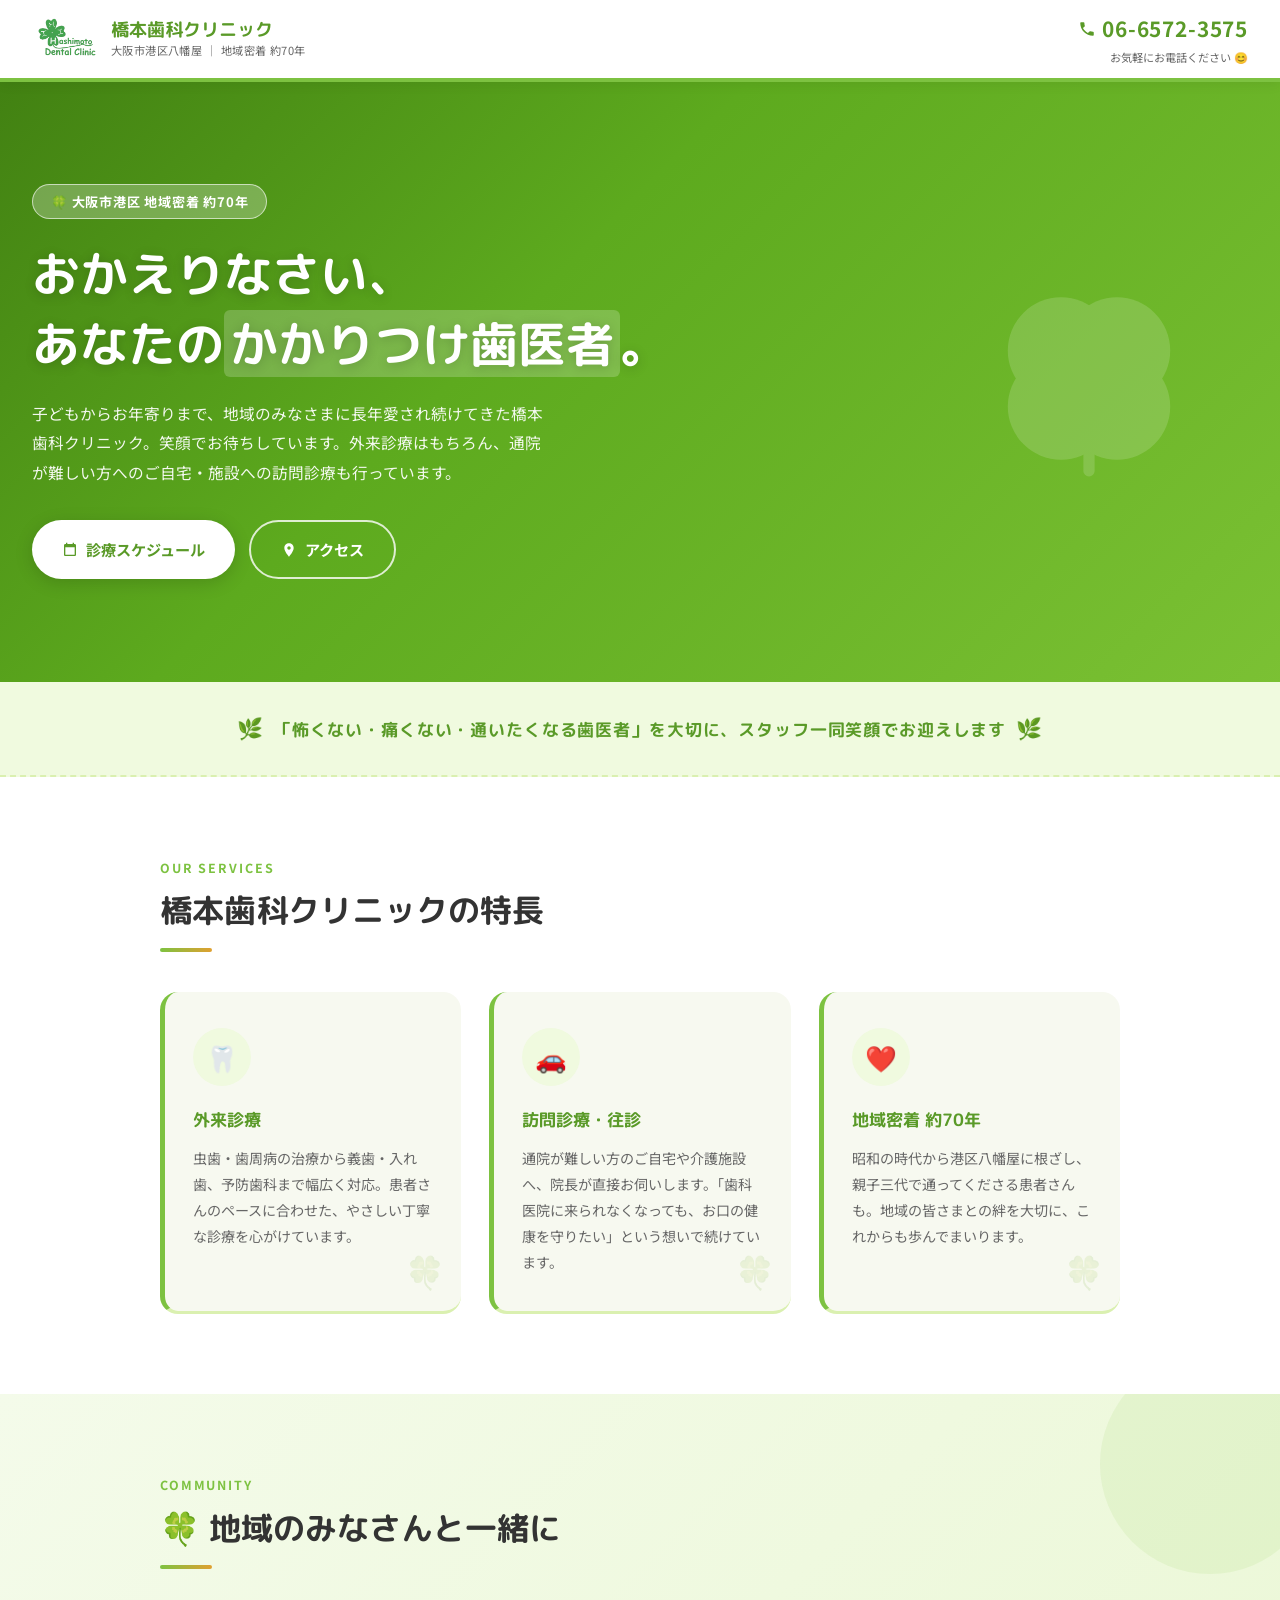
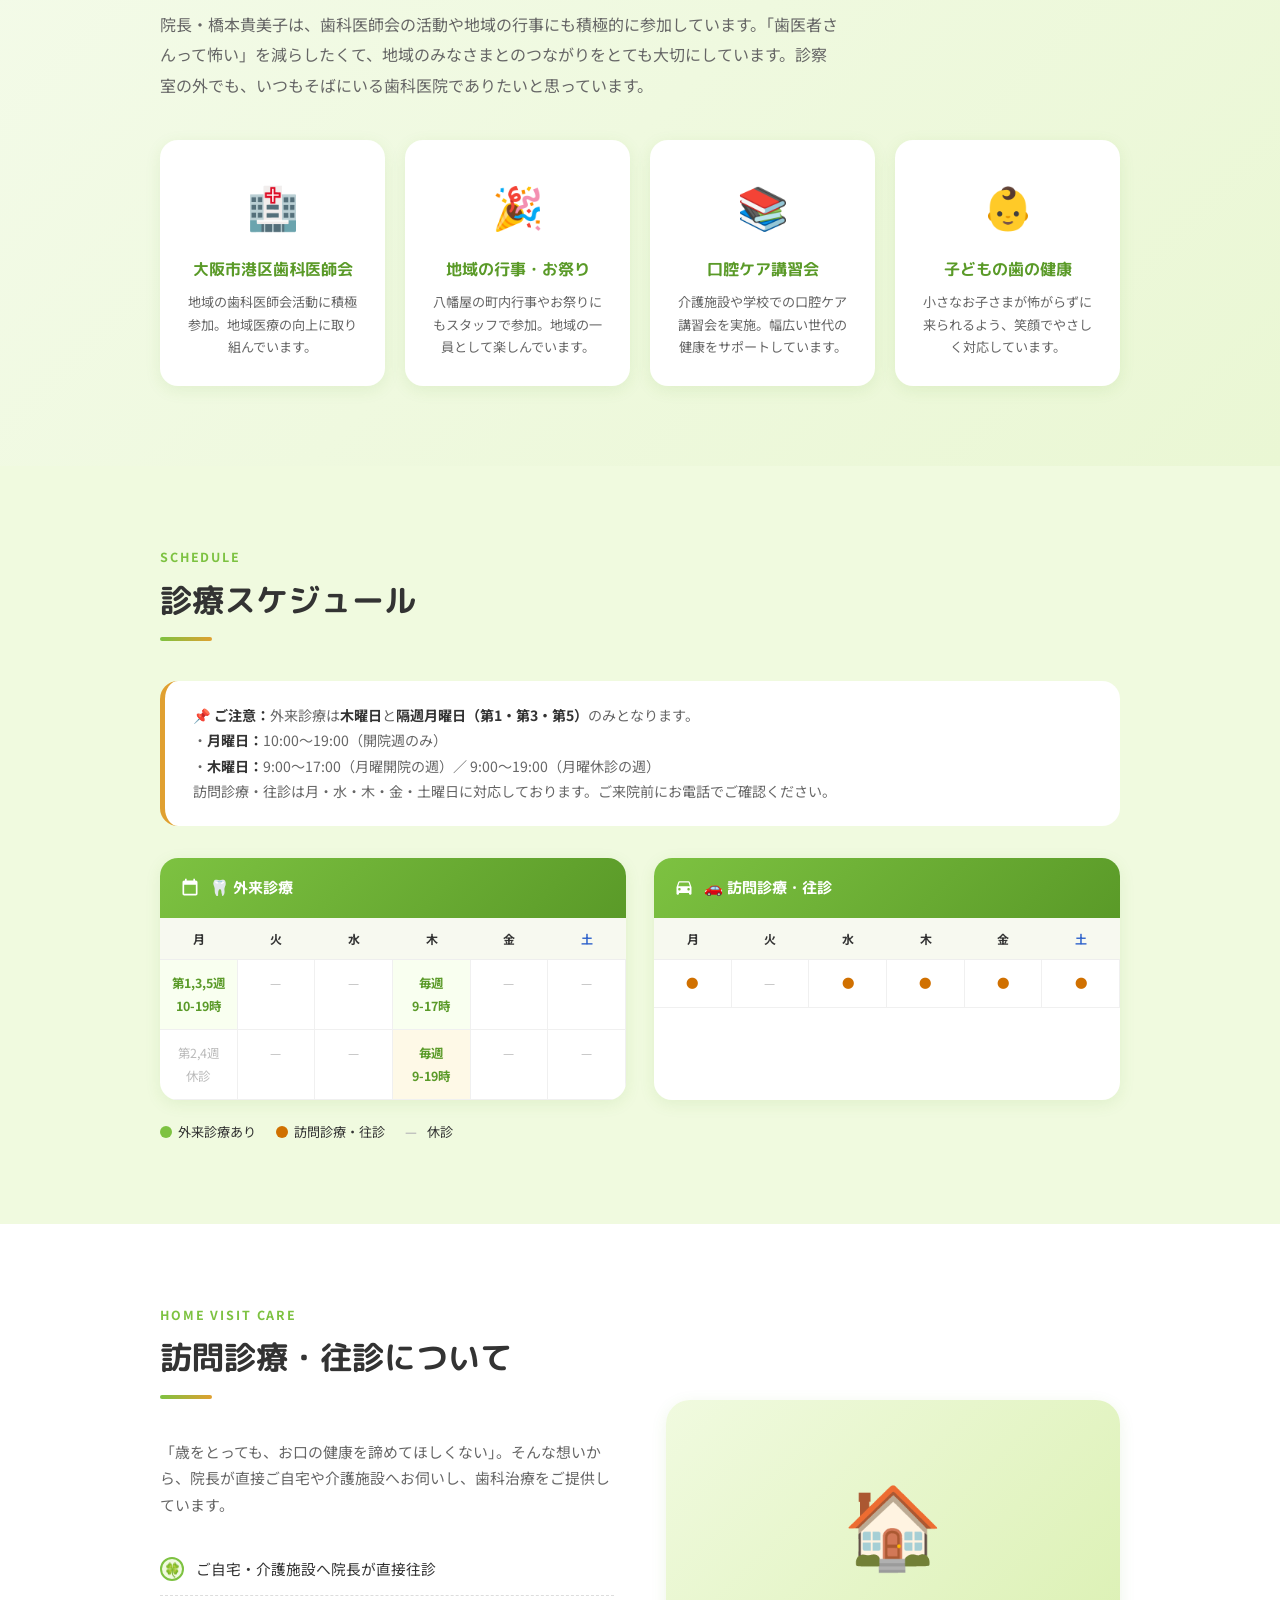
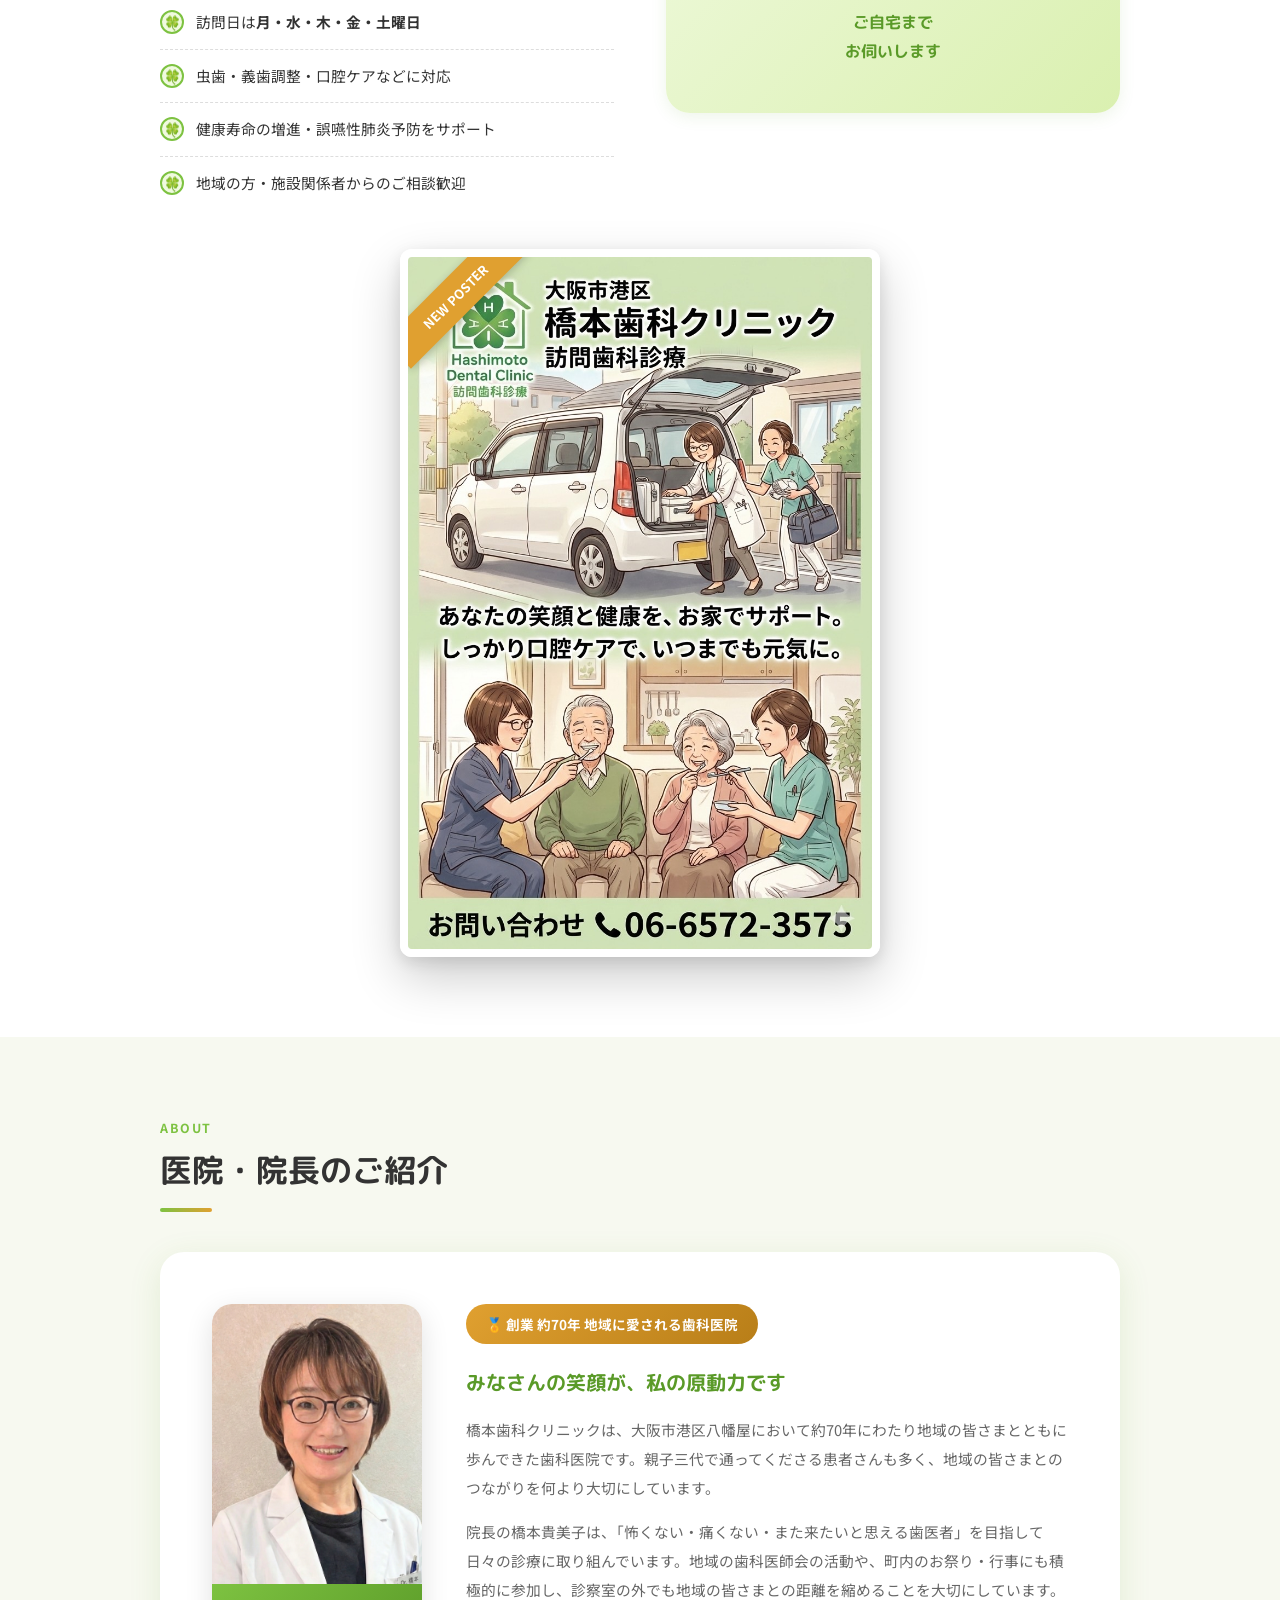
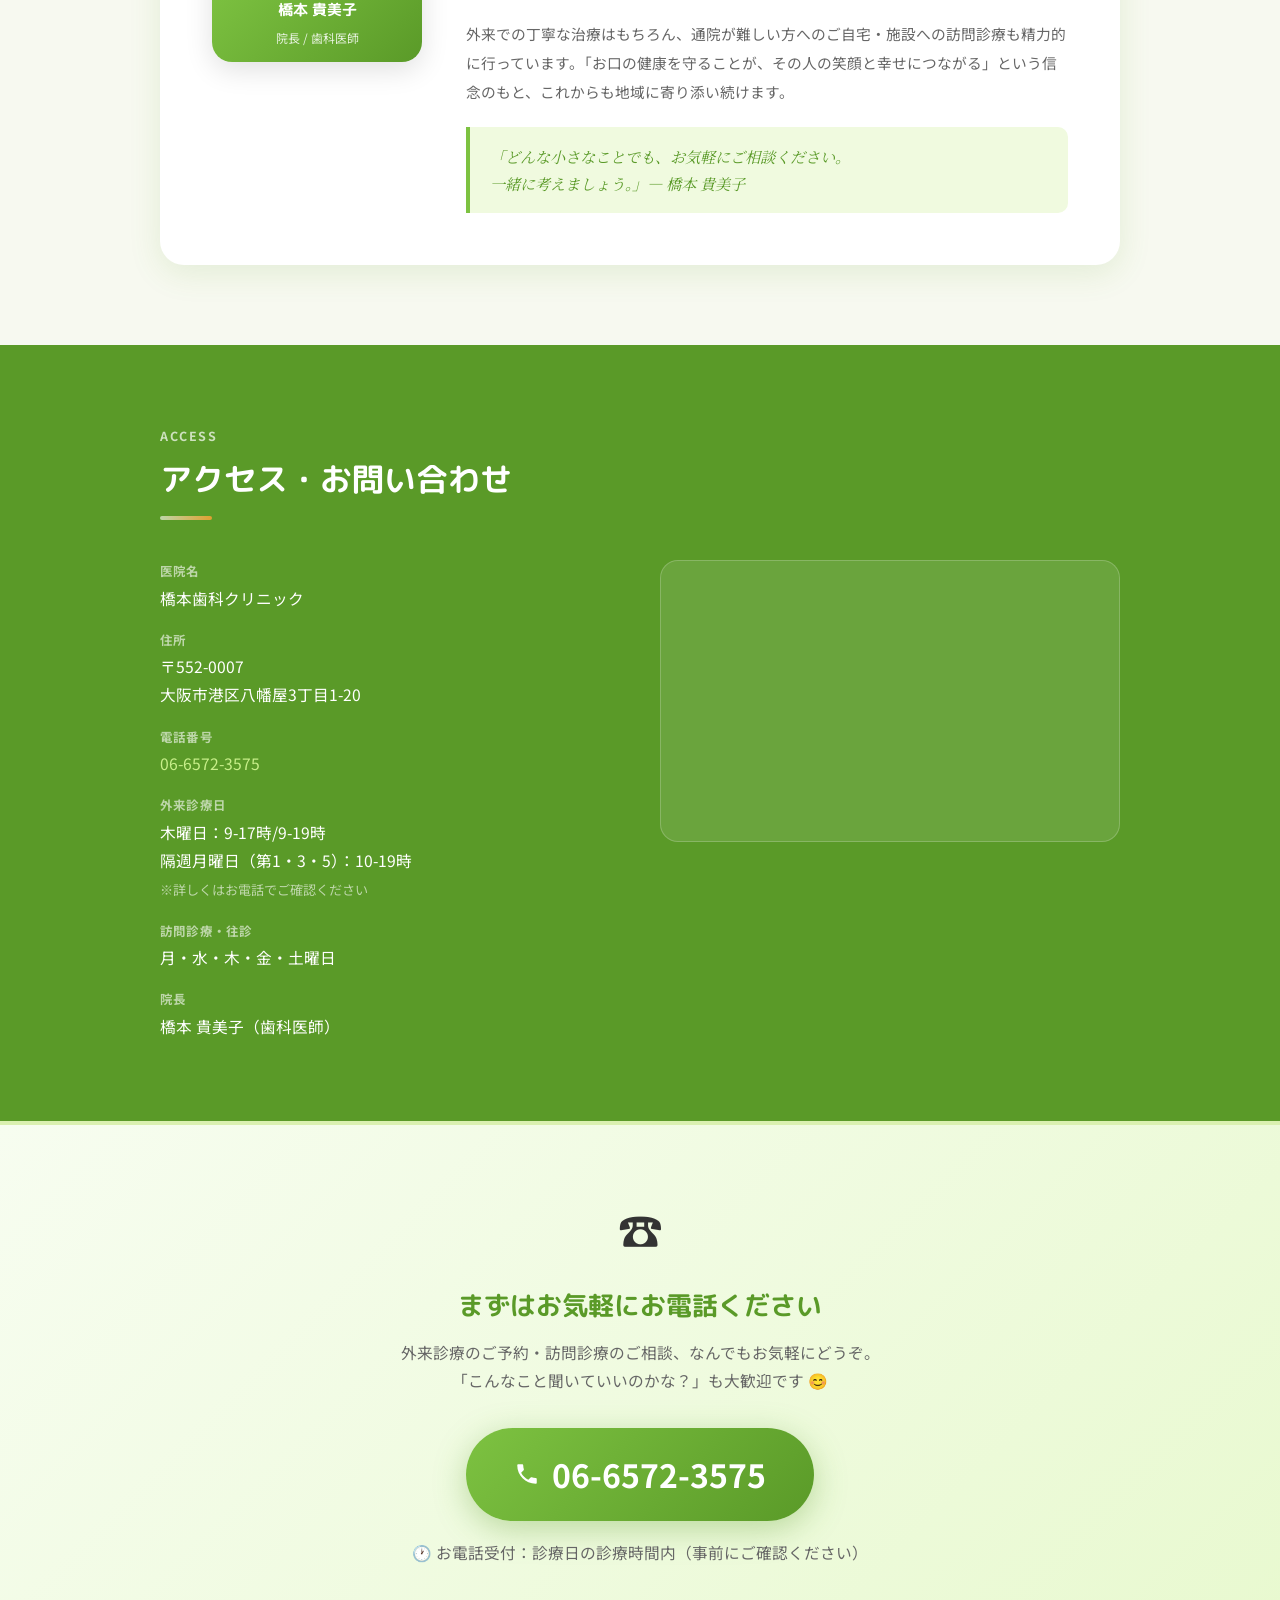
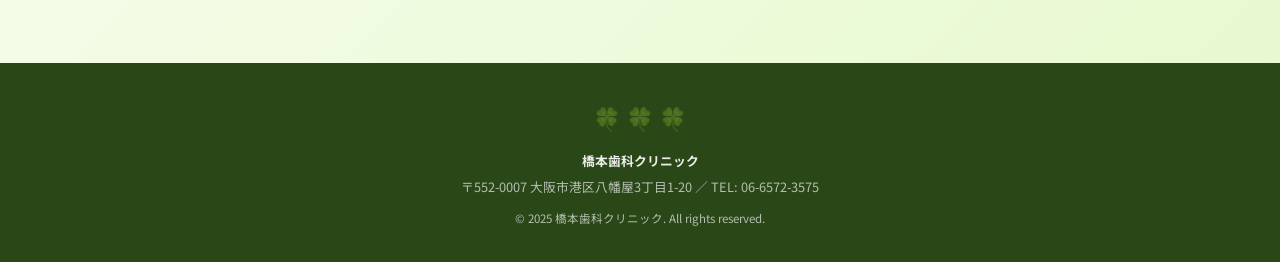
==== index.html @ 4c966cb2 "Initial commit for Hashimoto Dental Clinic website redesign" ====
<!DOCTYPE html>
<html lang="ja">

<head>
    <meta charset="UTF-8" />
    <meta name="viewport" content="width=device-width, initial-scale=1.0" />
    <title>橋本歯科クリニック | 大阪市港区 地域に根ざした歯科医院</title>
    <meta name="description" content="大阪市港区八幡屋にある橋本歯科クリニック。約70年にわたり地域に愛され、外来診療から訪問診療・往診まで対応。笑顔あふれるアットホームな歯科医院です。" />
    <link rel="preconnect" href="https://fonts.googleapis.com" />
    <link rel="preconnect" href="https://fonts.gstatic.com" crossorigin />
    <link
        href="https://fonts.googleapis.com/css2?family=Noto+Serif+JP:wght@400;600;700&family=Noto+Sans+JP:wght@300;400;500;700&family=M+PLUS+Rounded+1c:wght@400;700&display=swap"
        rel="stylesheet" />
    <style>
        *,
        *::before,
        *::after {
            box-sizing: border-box;
            margin: 0;
            padding: 0;
        }

        :root {
            --green: #7dc241;
            --green-d: #5a9a28;
            --green-l: #f0fadf;
            --green-m: #daf0b0;
            --cream: #fffef5;
            --cream2: #f7f9f0;
            --gold: #e0a030;
            --text: #333;
            --sub: #666;
            --white: #ffffff;
            --radius: 18px;
            --radius-sm: 10px;
            --shadow: 0 8px 32px rgba(90, 154, 40, .13);
            --shadow-sm: 0 4px 16px rgba(90, 154, 40, .10);
        }

        html {
            scroll-behavior: smooth;
        }

        body {
            font-family: 'Noto Sans JP', sans-serif;
            background: var(--cream);
            color: var(--text);
            font-size: 15px;
            line-height: 1.8;
        }

        /* ===== HEADER ===== */
        header {
            position: sticky;
            top: 0;
            z-index: 100;
            background: var(--white);
            border-bottom: 4px solid var(--green);
            display: flex;
            align-items: center;
            justify-content: space-between;
            padding: 10px 32px;
            box-shadow: 0 2px 12px rgba(0, 0, 0, .07);
        }

        .logo-wrap {
            display: flex;
            align-items: center;
            gap: 10px;
            text-decoration: none;
        }

        .logo-img {
            height: 52px;
            width: auto;
            object-fit: contain;
            flex-shrink: 0;
        }

        .logo-text h1 {
            font-family: 'M PLUS Rounded 1c', 'Noto Serif JP', serif;
            font-size: 1.15rem;
            color: var(--green-d);
            line-height: 1.2;
        }

        .logo-text p {
            font-size: 0.7rem;
            color: var(--sub);
            letter-spacing: .04em;
        }

        .header-tel {
            text-align: right;
        }

        .header-tel a {
            font-size: 1.3rem;
            font-weight: 700;
            color: var(--green-d);
            text-decoration: none;
            letter-spacing: .04em;
            display: flex;
            align-items: center;
            gap: 6px;
        }

        .header-tel a:hover {
            color: var(--gold);
        }

        .header-tel span {
            font-size: .70rem;
            color: var(--sub);
            display: block;
        }

        /* ===== HERO ===== */
        .hero {
            position: relative;
            overflow: hidden;
            min-height: 600px;
            display: flex;
            align-items: center;
            background: #5daa1e;
            /* Fallback */
            padding: 80px 32px;
        }

        .hero-bg {
            position: absolute;
            inset: 0;
            background-image: url('images/exterior.jpg');
            background-size: cover;
            background-position: center 57%;
            filter: blur(12px) brightness(0.65) saturate(1.2);
            transform: scale(1.1);
            /* Prevent blur edges */
            z-index: 0;
        }

        .hero-overlay {
            position: absolute;
            inset: 0;
            background: linear-gradient(135deg, rgba(61, 122, 16, 0.85) 0%, rgba(93, 170, 30, 0.75) 40%, rgba(143, 208, 66, 0.6) 100%);
            z-index: 1;
        }

        /* Clover leaf decorative pattern */
        .hero::before {
            content: '';
            position: absolute;
            inset: 0;
            background-image: url("data:image/svg+xml,%3Csvg width='80' height='80' viewBox='0 0 80 80' xmlns='http://www.w3.org/2000/svg'%3E%3Cg fill='%23ffffff' fill-opacity='0.06'%3E%3Ccircle cx='20' cy='20' r='9'/%3E%3Ccircle cx='36' cy='20' r='9'/%3E%3Ccircle cx='20' cy='36' r='9'/%3E%3Ccircle cx='36' cy='36' r='9'/%3E%3Crect x='26' y='36' width='4' height='14' rx='2'/%3E%3C/g%3E%3C/svg%3E") repeat;
        }

        .hero-content {
            position: relative;
            max-width: 660px;
            z-index: 2;
        }

        .hero-badge {
            display: inline-flex;
            align-items: center;
            gap: 6px;
            background: rgba(255, 255, 255, .25);
            border: 1.5px solid rgba(255, 255, 255, .6);
            color: white;
            font-size: .82rem;
            font-weight: 700;
            padding: 5px 18px;
            border-radius: 30px;
            margin-bottom: 20px;
            letter-spacing: .06em;
        }

        .hero h2 {
            font-family: 'M PLUS Rounded 1c', 'Noto Serif JP', serif;
            font-size: clamp(1.9rem, 4.5vw, 3rem);
            color: white;
            line-height: 1.45;
            margin-bottom: 20px;
            text-shadow: 0 2px 12px rgba(0, 0, 0, .18);
        }

        .hero h2 em {
            font-style: normal;
            background: rgba(255, 255, 255, .2);
            border-radius: 6px;
            padding: 0 6px;
        }

        .hero p {
            color: rgba(255, 255, 255, .93);
            font-size: .98rem;
            margin-bottom: 32px;
            max-width: 520px;
            line-height: 1.9;
        }

        .hero-btns {
            display: flex;
            flex-wrap: wrap;
            gap: 14px;
        }

        /* Heart bubbles decoration */
        .hero-deco {
            position: absolute;
            right: 4%;
            top: 50%;
            transform: translateY(-50%);
            opacity: .15;
            pointer-events: none;
            z-index: 1;
        }

        .hero-deco svg {
            width: 280px;
            height: 280px;
        }

        /* ===== BUTTONS ===== */
        .btn {
            display: inline-flex;
            align-items: center;
            gap: 8px;
            padding: 14px 30px;
            border-radius: 50px;
            font-size: .95rem;
            font-weight: 700;
            text-decoration: none;
            transition: all .25s;
            cursor: pointer;
            border: none;
        }

        .btn-primary {
            background: var(--white);
            color: var(--green-d);
            box-shadow: 0 4px 18px rgba(0, 0, 0, .15);
        }

        .btn-primary:hover {
            background: var(--green-l);
            transform: translateY(-3px);
            box-shadow: 0 8px 24px rgba(0, 0, 0, .18);
        }

        .btn-outline {
            background: transparent;
            color: white;
            border: 2px solid rgba(255, 255, 255, .8);
        }

        .btn-outline:hover {
            background: rgba(255, 255, 255, .18);
            transform: translateY(-3px);
        }

        .btn-green {
            background: linear-gradient(135deg, var(--green), var(--green-d));
            color: white;
            box-shadow: 0 4px 18px rgba(90, 154, 40, .3);
        }

        .btn-green:hover {
            transform: translateY(-3px);
            box-shadow: 0 8px 28px rgba(90, 154, 40, .4);
        }

        /* ===== SECTION COMMONS ===== */
        section {
            padding: 80px 24px;
        }

        .container {
            max-width: 960px;
            margin: 0 auto;
        }

        .section-label {
            font-size: .78rem;
            font-weight: 700;
            letter-spacing: .15em;
            color: var(--green);
            text-transform: uppercase;
            display: block;
            margin-bottom: 8px;
        }

        .section-title {
            font-family: 'M PLUS Rounded 1c', 'Noto Serif JP', serif;
            font-size: clamp(1.5rem, 3vw, 2rem);
            color: var(--text);
            margin-bottom: 12px;
            line-height: 1.45;
        }

        .divider {
            width: 52px;
            height: 4px;
            background: linear-gradient(to right, var(--green), var(--gold));
            border-radius: 2px;
            margin: 14px 0 40px;
        }

        /* ===== WELCOME STRIP ===== */
        .welcome-strip {
            background: var(--green-l);
            padding: 28px 24px;
            text-align: center;
            border-bottom: 2px dashed var(--green-m);
        }

        .welcome-strip p {
            font-family: 'M PLUS Rounded 1c', sans-serif;
            font-size: 1.08rem;
            color: var(--green-d);
            font-weight: 700;
            letter-spacing: .05em;
        }

        .welcome-strip p span {
            font-size: 1.3rem;
            margin: 0 4px;
        }

        /* ===== FEATURES ===== */
        .features {
            background: var(--white);
        }

        .features-grid {
            display: grid;
            grid-template-columns: repeat(auto-fit, minmax(260px, 1fr));
            gap: 28px;
        }

        .feature-card {
            background: var(--cream2);
            border-radius: var(--radius);
            padding: 36px 28px;
            border-left: 5px solid var(--green);
            border-bottom: 3px solid var(--green-m);
            transition: transform .25s, box-shadow .25s;
            position: relative;
            overflow: hidden;
        }

        .feature-card::after {
            content: '🍀';
            position: absolute;
            bottom: 12px;
            right: 16px;
            font-size: 2rem;
            opacity: .12;
        }

        .feature-card:hover {
            transform: translateY(-5px);
            box-shadow: var(--shadow);
        }

        .feature-icon {
            width: 58px;
            height: 58px;
            border-radius: 50%;
            background: var(--green-l);
            display: flex;
            align-items: center;
            justify-content: center;
            margin-bottom: 18px;
            font-size: 1.6rem;
        }

        .feature-card h3 {
            font-family: 'M PLUS Rounded 1c', sans-serif;
            font-size: 1.08rem;
            font-weight: 700;
            margin-bottom: 10px;
            color: var(--green-d);
        }

        .feature-card p {
            font-size: .88rem;
            color: var(--sub);
            line-height: 1.85;
        }

        /* ===== COMMUNITY ===== */
        .community {
            background: linear-gradient(135deg, #f4fbea 0%, #eaf7d4 100%);
            position: relative;
            overflow: hidden;
        }

        .community::before {
            content: '';
            position: absolute;
            top: -40px;
            right: -40px;
            width: 220px;
            height: 220px;
            background: rgba(125, 194, 65, .1);
            border-radius: 50%;
        }

        .community-intro {
            font-size: 1rem;
            color: var(--sub);
            line-height: 1.9;
            margin-bottom: 40px;
            max-width: 680px;
        }

        .community-grid {
            display: grid;
            grid-template-columns: repeat(auto-fit, minmax(200px, 1fr));
            gap: 20px;
        }

        .community-card {
            background: white;
            border-radius: var(--radius);
            padding: 28px 22px;
            text-align: center;
            box-shadow: var(--shadow-sm);
            transition: transform .25s;
        }

        .community-card:hover {
            transform: translateY(-4px);
        }

        .community-card .c-icon {
            font-size: 2.6rem;
            margin-bottom: 12px;
            display: block;
        }

        .community-card h4 {
            font-family: 'M PLUS Rounded 1c', sans-serif;
            font-size: .98rem;
            font-weight: 700;
            color: var(--green-d);
            margin-bottom: 8px;
        }

        .community-card p {
            font-size: .82rem;
            color: var(--sub);
            line-height: 1.7;
        }

        /* ===== SCHEDULE ===== */
        .schedule {
            background: var(--green-l);
        }

        .schedule-note {
            background: white;
            border-radius: var(--radius);
            padding: 22px 28px;
            margin-bottom: 32px;
            border-left: 5px solid var(--gold);
            font-size: .88rem;
            color: var(--sub);
        }

        .schedule-note strong {
            color: var(--text);
        }

        .schedule-tables {
            display: grid;
            grid-template-columns: 1fr 1fr;
            gap: 28px;
        }

        @media(max-width:640px) {
            .schedule-tables {
                grid-template-columns: 1fr;
            }
        }

        .sched-block {
            background: var(--white);
            border-radius: var(--radius);
            overflow: hidden;
            box-shadow: var(--shadow-sm);
        }

        .sched-block-head {
            background: linear-gradient(135deg, var(--green), var(--green-d));
            color: white;
            padding: 16px 20px;
            font-family: 'M PLUS Rounded 1c', sans-serif;
            font-weight: 700;
            font-size: .95rem;
            display: flex;
            align-items: center;
            gap: 10px;
        }

        .sched-block-head svg {
            width: 20px;
            height: 20px;
            fill: white;
        }

        .sched-grid {
            display: grid;
            grid-template-columns: repeat(6, 1fr);
            text-align: center;
            font-size: .78rem;
        }

        .sched-grid .day-head {
            padding: 10px 4px;
            font-weight: 700;
            font-size: .75rem;
            background: var(--cream2);
            border-bottom: 1px solid #eee;
        }

        .sched-grid .day-head.sat {
            color: #3366cc;
        }

        .sched-cell {
            padding: 12px 4px;
            border-bottom: 1px solid #f0f0f0;
            border-right: 1px solid #f0f0f0;
        }

        .sched-cell.open {
            color: var(--green-d);
            font-weight: 700;
        }

        .sched-cell.visit {
            color: #d07000;
            font-weight: 700;
        }

        .sched-cell.close {
            color: #bbb;
        }

        .legend {
            display: flex;
            gap: 20px;
            margin-top: 20px;
            flex-wrap: wrap;
            font-size: .82rem;
        }

        .legend-item {
            display: flex;
            align-items: center;
            gap: 6px;
        }

        .legend-dot {
            width: 12px;
            height: 12px;
            border-radius: 50%;
        }

        .legend-dot.open {
            background: var(--green);
        }

        .legend-dot.visit {
            background: #d07000;
        }

        .legend-dot.close {
            background: #bbb;
        }

        /* ===== VISIT CARE ===== */
        .visit {
            background: var(--white);
        }

        .visit-content {
            display: grid;
            grid-template-columns: 1fr 1fr;
            gap: 52px;
            align-items: center;
        }

        @media(max-width:700px) {
            .visit-content {
                grid-template-columns: 1fr;
            }
        }

        .visit-visual {
            background: linear-gradient(135deg, var(--green-l), var(--green-m));
            border-radius: 24px;
            padding: 48px 36px;
            text-align: center;
            box-shadow: var(--shadow-sm);
        }

        .visit-visual .v-emoji {
            font-size: 5rem;
            display: block;
            margin-bottom: 16px;
            animation: gentle-float 3s ease-in-out infinite;
        }

        @keyframes gentle-float {

            0%,
            100% {
                transform: translateY(0);
            }

            50% {
                transform: translateY(-8px);
            }
        }

        .visit-visual p {
            font-family: 'M PLUS Rounded 1c', sans-serif;
            font-size: 1rem;
            color: var(--green-d);
            font-weight: 700;
        }

        .visit-list {
            list-style: none;
        }

        .visit-list li {
            display: flex;
            align-items: flex-start;
            gap: 12px;
            padding: 13px 0;
            border-bottom: 1px dashed #ddd;
            font-size: .92rem;
        }

        .visit-list li:last-child {
            border-bottom: none;
        }

        .visit-list .check {
            width: 24px;
            height: 24px;
            border-radius: 50%;
            background: var(--green-l);
            border: 2px solid var(--green);
            display: flex;
            align-items: center;
            justify-content: center;
            flex-shrink: 0;
            margin-top: 1px;
            font-size: .85rem;
        }

        /* Poster Display within Visit Care */
        .poster-container {
            margin-top: 40px;
            perspective: 1000px;
            display: flex;
            justify-content: center;
        }

        .poster-frame {
            position: relative;
            max-width: 480px;
            width: 100%;
            border-radius: 12px;
            box-shadow: 0 20px 50px rgba(0, 0, 0, 0.2), 0 5px 15px rgba(0, 0, 0, 0.1);
            overflow: hidden;
            border: 8px solid white;
            transition: transform 0.5s ease;
        }

        .poster-frame:hover {
            transform: rotateX(0deg) rotateY(0deg) scale(1.02);
            box-shadow: 0 30px 60px rgba(0, 0, 0, 0.25);
        }

        .poster-img {
            width: 100%;
            height: auto;
            display: block;
        }

        .poster-label {
            position: absolute;
            top: 20px;
            left: -35px;
            background: var(--gold);
            color: white;
            padding: 8px 40px;
            font-weight: 700;
            transform: rotate(-45deg);
            font-size: 0.8rem;
            box-shadow: 0 2px 8px rgba(0, 0, 0, 0.2);
            z-index: 2;
        }

        /* ===== ABOUT ===== */
        .about {
            background: var(--cream2);
        }

        .about-inner {
            background: white;
            border-radius: 24px;
            padding: 52px;
            box-shadow: var(--shadow);
            display: grid;
            grid-template-columns: 210px 1fr;
            gap: 44px;
            align-items: start;
        }

        @media(max-width:700px) {
            .about-inner {
                grid-template-columns: 1fr;
                padding: 28px 22px;
            }
        }

        .about-avatar {
            border-radius: 20px;
            overflow: hidden;
            text-align: center;
            box-shadow: 0 8px 28px rgba(0, 0, 0, .12);
        }

        .about-avatar-img {
            width: 100%;
            aspect-ratio: 3/4;
            object-fit: cover;
            object-position: center top;
            display: block;
        }

        .about-avatar-name {
            background: linear-gradient(135deg, var(--green), var(--green-d));
            padding: 12px 16px;
        }

        .about-avatar-name p {
            font-family: 'M PLUS Rounded 1c', sans-serif;
            font-size: .95rem;
            font-weight: 700;
            color: white;
            margin: 0;
        }

        .about-avatar-name span {
            font-size: .75rem;
            color: rgba(255, 255, 255, .85);
        }

        .history-badge {
            display: inline-flex;
            align-items: center;
            gap: 8px;
            background: linear-gradient(135deg, var(--gold), #b87e18);
            color: white;
            padding: 8px 20px;
            border-radius: 50px;
            font-size: .85rem;
            font-weight: 700;
            margin-bottom: 20px;
        }

        .about-text h3 {
            font-family: 'M PLUS Rounded 1c', 'Noto Serif JP', serif;
            font-size: 1.25rem;
            margin-bottom: 16px;
            color: var(--green-d);
        }

        .about-text p {
            font-size: .92rem;
            color: var(--sub);
            margin-bottom: 16px;
            line-height: 1.95;
        }

        .about-text p:last-child {
            margin-bottom: 0;
        }

        .about-quote {
            background: var(--green-l);
            border-left: 4px solid var(--green);
            border-radius: 0 var(--radius-sm) var(--radius-sm) 0;
            padding: 16px 20px;
            margin-top: 20px;
            font-family: 'Noto Serif JP', serif;
            font-size: .95rem;
            color: var(--green-d);
            font-style: italic;
        }

        /* Exterior Photo Styling */
        .exterior-wrap {
            margin-top: 40px;
            border-radius: 20px;
            overflow: hidden;
            box-shadow: var(--shadow);
            border: 6px solid white;
            position: relative;
        }

        .exterior-img {
            width: 100%;
            height: auto;
            display: block;
            filter: brightness(1.05) saturate(1.1) sepia(0.05);
            /* Subtle warm correction */
        }

        .exterior-caption {
            position: absolute;
            bottom: 0;
            left: 0;
            right: 0;
            background: rgba(90, 154, 40, 0.85);
            color: white;
            padding: 12px;
            text-align: center;
            font-size: 0.85rem;
            font-weight: 700;
        }

        /* ===== ACCESS ===== */
        .access {
            background: var(--green-d);
            color: white;
        }

        .access .section-label {
            color: rgba(255, 255, 255, .7);
        }

        .access .section-title {
            color: white;
        }

        .access .divider {
            background: linear-gradient(to right, rgba(255, 255, 255, .6), var(--gold));
        }

        .access-grid {
            display: grid;
            grid-template-columns: 1fr 1fr;
            gap: 40px;
            align-items: start;
        }

        @media(max-width:680px) {
            .access-grid {
                grid-template-columns: 1fr;
            }
        }

        .access-info dl {
            display: grid;
            gap: 16px;
        }

        .access-info dt {
            font-size: .78rem;
            font-weight: 700;
            letter-spacing: .1em;
            color: rgba(255, 255, 255, .6);
            margin-bottom: 2px;
        }

        .access-info dd {
            font-size: .98rem;
        }

        .access-info a {
            color: #c8ef8a;
            text-decoration: none;
        }

        .access-info a:hover {
            text-decoration: underline;
        }

        .map-placeholder {
            background: rgba(255, 255, 255, .1);
            border-radius: var(--radius);
            overflow: hidden;
            border: 1px solid rgba(255, 255, 255, .2);
        }

        .map-placeholder iframe {
            display: block;
            width: 100%;
            height: 280px;
            border: none;
        }

        /* ===== CTA ===== */
        .cta-bar {
            background: linear-gradient(135deg, #f7fdf0, #e8f9cf);
            padding: 64px 24px;
            text-align: center;
            border-top: 4px solid var(--green-m);
        }

        .cta-bar .cta-emoji {
            font-size: 2.8rem;
            display: block;
            margin-bottom: 12px;
        }

        .cta-bar h2 {
            font-family: 'M PLUS Rounded 1c', sans-serif;
            font-size: 1.65rem;
            color: var(--green-d);
            margin-bottom: 10px;
        }

        .cta-bar p {
            color: var(--sub);
            margin-bottom: 32px;
            font-size: .98rem;
        }

        .cta-tel {
            display: inline-flex;
            align-items: center;
            gap: 12px;
            background: linear-gradient(135deg, var(--green), var(--green-d));
            color: white;
            font-size: 2rem;
            font-weight: 700;
            padding: 18px 48px;
            border-radius: 60px;
            text-decoration: none;
            box-shadow: 0 8px 32px rgba(90, 154, 40, .35);
            transition: transform .2s, box-shadow .2s;
            font-family: 'Noto Sans JP', sans-serif;
        }

        .cta-tel:hover {
            transform: translateY(-4px);
            box-shadow: 0 12px 40px rgba(90, 154, 40, .45);
        }

        .cta-tel svg {
            width: 26px;
            height: 26px;
            fill: white;
        }

        .cta-note {
            margin-top: 18px;
            font-size: .82rem;
            color: #888;
        }

        /* ===== FOOTER ===== */
        footer {
            background: #2a4718;
            color: rgba(255, 255, 255, .65);
            text-align: center;
            padding: 32px 24px;
            font-size: .8rem;
            line-height: 2;
        }

        footer strong {
            color: rgba(255, 255, 255, .9);
        }

        footer .footer-clover {
            font-size: 1.4rem;
            display: block;
            margin-bottom: 8px;
            opacity: .5;
        }

        /* ===== RESPONSIVE ===== */
        @media(max-width:640px) {
            header {
                padding: 10px 16px;
            }

            .logo-text h1 {
                font-size: 1rem;
            }

            .header-tel a {
                font-size: 1.05rem;
            }

            .hero {
                padding: 52px 20px;
            }

            section {
                padding: 56px 16px;
            }

            .about-inner {
                padding: 24px 18px;
            }

            .cta-tel {
                font-size: 1.4rem;
                padding: 14px 28px;
            }
        }
    </style>
</head>

<body>

    <!-- ========== HEADER ========== -->
    <header>
        <a href="#top" class="logo-wrap">
            <img src="images/logo.png" alt="橋本歯科クリニック ロゴ" class="logo-img">
            <div class="logo-text">
                <h1>橋本歯科クリニック</h1>
                <p>大阪市港区八幡屋 ｜ 地域密着 約70年</p>
            </div>
        </a>
        <div class="header-tel">
            <a href="tel:0665723575" id="header-tel-link">
                <svg viewBox="0 0 24 24" width="18" height="18" fill="currentColor">
                    <path
                        d="M6.6 10.8c1.4 2.8 3.8 5.1 6.6 6.6l2.2-2.2c.3-.3.7-.4 1-.2 1.1.4 2.3.6 3.6.6.6 0 1 .4 1 1V20c0 .6-.4 1-1 1-9.4 0-17-7.6-17-17 0-.6.4-1 1-1h3.5c.6 0 1 .4 1 1 0 1.3.2 2.5.6 3.6.1.3 0 .7-.2 1L6.6 10.8z" />
                </svg>
                06-6572-3575
            </a>
            <span>お気軽にお電話ください 😊</span>
        </div>
    </header>

    <!-- ========== HERO ========== -->
    <section class="hero" id="top">
        <div class="hero-bg"></div>
        <div class="hero-overlay"></div>
        <div class="hero-content">
            <span class="hero-badge">🍀 大阪市港区 地域密着 約70年</span>
            <h2>おかえりなさい、<br>あなたの<em>かかりつけ歯医者</em>。</h2>
            <p>子どもからお年寄りまで、地域のみなさまに長年愛され続けてきた橋本歯科クリニック。笑顔でお待ちしています。外来診療はもちろん、通院が難しい方へのご自宅・施設への訪問診療も行っています。</p>
            <div class="hero-btns">
                <a href="#schedule" class="btn btn-primary">
                    <svg viewBox="0 0 24 24" width="16" height="16" fill="currentColor">
                        <path
                            d="M19 3h-1V1h-2v2H8V1H6v2H5c-1.1 0-2 .9-2 2v14c0 1.1.9 2 2 2h14c1.1 0 2-.9 2-2V5c0-1.1-.9-2-2-2zm0 16H5V8h14v11z" />
                    </svg>
                    診療スケジュール
                </a>
                <a href="#access" class="btn btn-outline">
                    <svg viewBox="0 0 24 24" width="16" height="16" fill="white">
                        <path
                            d="M12 2C8.13 2 5 5.13 5 9c0 5.25 7 13 7 13s7-7.75 7-13c0-3.87-3.13-7-7-7zm0 9.5c-1.38 0-2.5-1.12-2.5-2.5s1.12-2.5 2.5-2.5 2.5 1.12 2.5 2.5-1.12 2.5-2.5 2.5z" />
                    </svg>
                    アクセス
                </a>
            </div>
        </div>
        <div class="hero-deco">
            <!-- Large clover decoration -->
            <svg viewBox="0 0 200 200" xmlns="http://www.w3.org/2000/svg">
                <circle cx="80" cy="80" r="38" fill="white" />
                <circle cx="120" cy="80" r="38" fill="white" />
                <circle cx="80" cy="120" r="38" fill="white" />
                <circle cx="120" cy="120" r="38" fill="white" />
                <rect x="96" y="120" width="8" height="50" rx="4" fill="white" />
            </svg>
        </div>
    </section>

    <!-- ========== WELCOME STRIP ========== -->
    <div class="welcome-strip">
        <p><span>🌿</span> 「怖くない・痛くない・通いたくなる歯医者」を大切に、スタッフ一同笑顔でお迎えします <span>🌿</span></p>
    </div>

    <!-- ========== FEATURES ========== -->
    <section class="features" id="features">
        <div class="container">
            <span class="section-label">Our Services</span>
            <h2 class="section-title">橋本歯科クリニックの特長</h2>
            <div class="divider"></div>
            <div class="features-grid">
                <div class="feature-card">
                    <div class="feature-icon">🦷</div>
                    <h3>外来診療</h3>
                    <p>虫歯・歯周病の治療から義歯・入れ歯、予防歯科まで幅広く対応。患者さんのペースに合わせた、やさしい丁寧な診療を心がけています。</p>
                </div>
                <div class="feature-card">
                    <div class="feature-icon">🚗</div>
                    <h3>訪問診療・往診</h3>
                    <p>通院が難しい方のご自宅や介護施設へ、院長が直接お伺いします。「歯科医院に来られなくなっても、お口の健康を守りたい」という想いで続けています。</p>
                </div>
                <div class="feature-card">
                    <div class="feature-icon">❤️</div>
                    <h3>地域密着 約70年</h3>
                    <p>昭和の時代から港区八幡屋に根ざし、親子三代で通ってくださる患者さんも。地域の皆さまとの絆を大切に、これからも歩んでまいります。</p>
                </div>
            </div>
        </div>
    </section>

    <!-- ========== COMMUNITY ========== -->
    <section class="community" id="community">
        <div class="container">
            <span class="section-label">Community</span>
            <h2 class="section-title">🍀 地域のみなさんと一緒に</h2>
            <div class="divider"></div>
            <p class="community-intro">
                院長・橋本貴美子は、歯科医師会の活動や地域の行事にも積極的に参加しています。「歯医者さんって怖い」を減らしたくて、地域のみなさまとのつながりをとても大切にしています。診察室の外でも、いつもそばにいる歯科医院でありたいと思っています。
            </p>
            <div class="community-grid">
                <div class="community-card">
                    <span class="c-icon">🏥</span>
                    <h4>大阪市港区歯科医師会</h4>
                    <p>地域の歯科医師会活動に積極参加。地域医療の向上に取り組んでいます。</p>
                </div>
                <div class="community-card">
                    <span class="c-icon">🎉</span>
                    <h4>地域の行事・お祭り</h4>
                    <p>八幡屋の町内行事やお祭りにもスタッフで参加。地域の一員として楽しんでいます。</p>
                </div>
                <div class="community-card">
                    <span class="c-icon">📚</span>
                    <h4>口腔ケア講習会</h4>
                    <p>介護施設や学校での口腔ケア講習会を実施。幅広い世代の健康をサポートしています。</p>
                </div>
                <div class="community-card">
                    <span class="c-icon">👶</span>
                    <h4>子どもの歯の健康</h4>
                    <p>小さなお子さまが怖がらずに来られるよう、笑顔でやさしく対応しています。</p>
                </div>
            </div>
        </div>
    </section>

    <!-- ========== SCHEDULE ========== -->
    <section class="schedule" id="schedule">
        <div class="container">
            <span class="section-label">Schedule</span>
            <h2 class="section-title">診療スケジュール</h2>
            <div class="divider"></div>

            <div class="schedule-note">
                <strong>📌 ご注意：</strong>外来診療は<strong>木曜日</strong>と<strong>隔週月曜日（第1・第3・第5）</strong>のみとなります。<br>
                ・<strong>月曜日：</strong>10:00〜19:00（開院週のみ）<br>
                ・<strong>木曜日：</strong>9:00〜17:00（月曜開院の週）／ 9:00〜19:00（月曜休診の週）<br>
                訪問診療・往診は月・水・木・金・土曜日に対応しております。ご来院前にお電話でご確認ください。
            </div>

            <div class="schedule-tables">
                <div class="sched-block">
                    <div class="sched-block-head">
                        <svg viewBox="0 0 24 24">
                            <path
                                d="M19 3h-1V1h-2v2H8V1H6v2H5c-1.1 0-2 .9-2 2v14c0 1.1.9 2 2 2h14c1.1 0 2-.9 2-2V5c0-1.1-.9-2-2-2zm0 16H5V8h14v11z" />
                        </svg>
                        🦷 外来診療
                    </div>
                    <div class="sched-grid">
                        <div class="day-head">月</div>
                        <div class="day-head">火</div>
                        <div class="day-head">水</div>
                        <div class="day-head">木</div>
                        <div class="day-head">金</div>
                        <div class="day-head sat">土</div>

                        <!-- Odd Week Pattern -->
                        <div class="sched-cell open" style="background:#f9fff0;">第1,3,5週<br>10-19時</div>
                        <div class="sched-cell close">—</div>
                        <div class="sched-cell close">—</div>
                        <div class="sched-cell open" style="background:#f9fff0;">毎週<br>9-17時</div>
                        <div class="sched-cell close">—</div>
                        <div class="sched-cell close">—</div>

                        <!-- Even Week Pattern -->
                        <div class="sched-cell close">第2,4週<br>休診</div>
                        <div class="sched-cell close">—</div>
                        <div class="sched-cell close">—</div>
                        <div class="sched-cell open" style="background:#fef9e7;">毎週<br>9-19時</div>
                        <div class="sched-cell close">—</div>
                        <div class="sched-cell close">—</div>
                    </div>
                </div>

                <div class="sched-block">
                    <div class="sched-block-head">
                        <svg viewBox="0 0 24 24">
                            <path
                                d="M18.92 5.01C18.72 4.42 18.16 4 17.5 4h-11c-.66 0-1.21.42-1.42 1.01L3 11v8c0 .55.45 1 1 1h1c.55 0 1-.45 1-1v-1h12v1c0 .55.45 1 1 1h1c.55 0 1-.45 1-1v-8l-2.08-5.99zM6.5 15c-.83 0-1.5-.67-1.5-1.5S5.67 12 6.5 12s1.5.67 1.5 1.5S7.33 15 6.5 15zm11 0c-.83 0-1.5-.67-1.5-1.5s.67-1.5 1.5-1.5 1.5.67 1.5 1.5-.67 1.5-1.5 1.5zM5 10l1.5-4.5h11L19 10H5z" />
                        </svg>
                        🚗 訪問診療・往診
                    </div>
                    <div class="sched-grid">
                        <div class="day-head">月</div>
                        <div class="day-head">火</div>
                        <div class="day-head">水</div>
                        <div class="day-head">木</div>
                        <div class="day-head">金</div>
                        <div class="day-head sat">土</div>
                        <div class="sched-cell visit">●</div>
                        <div class="sched-cell close">—</div>
                        <div class="sched-cell visit">●</div>
                        <div class="sched-cell visit">●</div>
                        <div class="sched-cell visit">●</div>
                        <div class="sched-cell visit">●</div>
                    </div>
                </div>
            </div>

            <div class="legend">
                <div class="legend-item">
                    <div class="legend-dot open"></div>外来診療あり
                </div>
                <div class="legend-item">
                    <div class="legend-dot visit"></div>訪問診療・往診
                </div>
                <div class="legend-item">
                    <span style="color:#bbb; font-weight:bold; margin-right:4px;">—</span>休診
                </div>
            </div>
        </div>
    </section>

    <!-- ========== VISIT CARE ========== -->
    <section class="visit" id="visit">
        <div class="container">
            <div class="visit-content">
                <div>
                    <span class="section-label">Home Visit Care</span>
                    <h2 class="section-title">訪問診療・往診について</h2>
                    <div class="divider"></div>
                    <p style="color:var(--sub); margin-bottom:24px; font-size:.93rem;">
                        「歳をとっても、お口の健康を諦めてほしくない」。そんな想いから、院長が直接ご自宅や介護施設へお伺いし、歯科治療をご提供しています。
                    </p>
                    <ul class="visit-list">
                        <li>
                            <div class="check">🍀</div>
                            <span>ご自宅・介護施設へ院長が直接往診</span>
                        </li>
                        <li>
                            <div class="check">🍀</div>
                            <span>訪問日は<strong>月・水・木・金・土曜日</strong></span>
                        </li>
                        <li>
                            <div class="check">🍀</div>
                            <span>虫歯・義歯調整・口腔ケアなどに対応</span>
                        </li>
                        <li>
                            <div class="check">🍀</div>
                            <span>健康寿命の増進・誤嚥性肺炎予防をサポート</span>
                        </li>
                        <li>
                            <div class="check">🍀</div>
                            <span>地域の方・施設関係者からのご相談歓迎</span>
                        </li>
                    </ul>
                </div>
                <div class="visit-visual">
                    <span class="v-emoji">🏠</span>
                    <p>ご自宅まで<br>お伺いします</p>
                </div>
            </div>

            <!-- Floating Poster Section -->
            <div class="poster-container">
                <div class="poster-frame">
                    <div class="poster-label">NEW POSTER</div>
                    <img src="images/poster_visit.jpg" alt="訪問歯科診療 ポスター" class="poster-img" loading="lazy">
                </div>
            </div>
        </div>
    </section>

    <!-- ========== ABOUT ========== -->
    <section class="about" id="about">
        <div class="container">
            <span class="section-label">About</span>
            <h2 class="section-title">医院・院長のご紹介</h2>
            <div class="divider"></div>
            <div class="about-inner">
                <div class="about-avatar">
                    <img src="images/doctor_kimiko.jpg" alt="橋本歯科クリニック 院長 橋本貴美子" class="about-avatar-img"
                        loading="lazy">
                    <div class="about-avatar-name">
                        <p>橋本 貴美子</p>
                        <span>院長 / 歯科医師</span>
                    </div>
                </div>
                <div class="about-text">
                    <div class="history-badge">🏅 創業 約70年 地域に愛される歯科医院</div>
                    <h3>みなさんの笑顔が、私の原動力です</h3>
                    <p>
                        橋本歯科クリニックは、大阪市港区八幡屋において約70年にわたり地域の皆さまとともに歩んできた歯科医院です。親子三代で通ってくださる患者さんも多く、地域の皆さまとのつながりを何より大切にしています。
                    </p>
                    <p>
                        院長の橋本貴美子は、「怖くない・痛くない・また来たいと思える歯医者」を目指して日々の診療に取り組んでいます。地域の歯科医師会の活動や、町内のお祭り・行事にも積極的に参加し、診察室の外でも地域の皆さまとの距離を縮めることを大切にしています。
                    </p>
                    <p>
                        外来での丁寧な治療はもちろん、通院が難しい方へのご自宅・施設への訪問診療も精力的に行っています。「お口の健康を守ることが、その人の笑顔と幸せにつながる」という信念のもと、これからも地域に寄り添い続けます。
                    </p>
                    <div class="about-quote">
                        「どんな小さなことでも、お気軽にご相談ください。<br>一緒に考えましょう。」― 橋本 貴美子
                    </div>
                </div>
            </div>
        </div>
    </section>

    <!-- ========== ACCESS ========== -->
    <section class="access" id="access">
        <div class="container">
            <span class="section-label">Access</span>
            <h2 class="section-title">アクセス・お問い合わせ</h2>
            <div class="divider"></div>
            <div class="access-grid">
                <div class="access-info">
                    <dl>
                        <div>
                            <dt>医院名</dt>
                            <dd>橋本歯科クリニック</dd>
                        </div>
                        <div>
                            <dt>住所</dt>
                            <dd>〒552-0007<br>大阪市港区八幡屋3丁目1-20</dd>
                        </div>
                        <div>
                            <dt>電話番号</dt>
                            <dd><a href="tel:0665723575" id="access-tel-link">06-6572-3575</a></dd>
                        </div>
                        <div>
                            <dt>外来診療日</dt>
                            <dd>木曜日：9-17時/9-19時<br>隔週月曜日（第1・3・5）：10-19時<br><span
                                    style="font-size:.82rem; color:rgba(255,255,255,.6);">※詳しくはお電話でご確認ください</span></dd>
                        </div>
                        <div>
                            <dt>訪問診療・往診</dt>
                            <dd>月・水・木・金・土曜日</dd>
                        </div>
                        <div>
                            <dt>院長</dt>
                            <dd>橋本 貴美子（歯科医師）</dd>
                        </div>
                    </dl>
                </div>
                <div class="map-placeholder">
                    <iframe title="橋本歯科クリニック 地図"
                        src="https://www.google.com/maps/embed?pb=!1m14!1m8!1m3!1d1641.0!2d135.444636!3d34.654965!3m2!1i1024!2i768!4f13.1!3m3!1m2!1s0x6000e72c28a9a8f5%3A0x67c293679f22c67c!2z6IOL5pys5biC5rWm5Yy65YWr5bGL5bGLM-S4geebrjEtMjAg5qmL5pys5q2v56eR44Kv44Oq44OL44OD44Kv!5e0!3m2!1sja!2sjp!4v1710000000000"
                        allowfullscreen loading="lazy" referrerpolicy="no-referrer-when-downgrade">
                    </iframe>
                </div>
            </div>
        </div>
    </section>

    <!-- ========== CTA ========== -->
    <div class="cta-bar">
        <span class="cta-emoji">☎️</span>
        <h2>まずはお気軽にお電話ください</h2>
        <p>外来診療のご予約・訪問診療のご相談、なんでもお気軽にどうぞ。<br>「こんなこと聞いていいのかな？」も大歓迎です 😊</p>
        <a href="tel:0665723575" class="cta-tel" id="cta-tel-link">
            <svg viewBox="0 0 24 24">
                <path
                    d="M6.6 10.8c1.4 2.8 3.8 5.1 6.6 6.6l2.2-2.2c.3-.3.7-.4 1-.2 1.1.4 2.3.6 3.6.6.6 0 1 .4 1 1V20c0 .6-.4 1-1 1-9.4 0-17-7.6-17-17 0-.6.4-1 1-1h3.5c.6 0 1 .4 1 1 0 1.3.2 2.5.6 3.6.1.3 0 .7-.2 1L6.6 10.8z" />
            </svg>
            06-6572-3575
        </a>
        <p class="cta-note">🕐 お電話受付：診療日の診療時間内（事前にご確認ください）</p>
    </div>

    <!-- ========== FOOTER ========== -->
    <footer>
        <span class="footer-clover">🍀 🍀 🍀</span>
        <p><strong>橋本歯科クリニック</strong></p>
        <p>〒552-0007 大阪市港区八幡屋3丁目1-20 ／ TEL: 06-6572-3575</p>
        <p style="margin-top:8px; font-size:.72rem;">© 2025 橋本歯科クリニック. All rights reserved.</p>
    </footer>

</body>

</html>
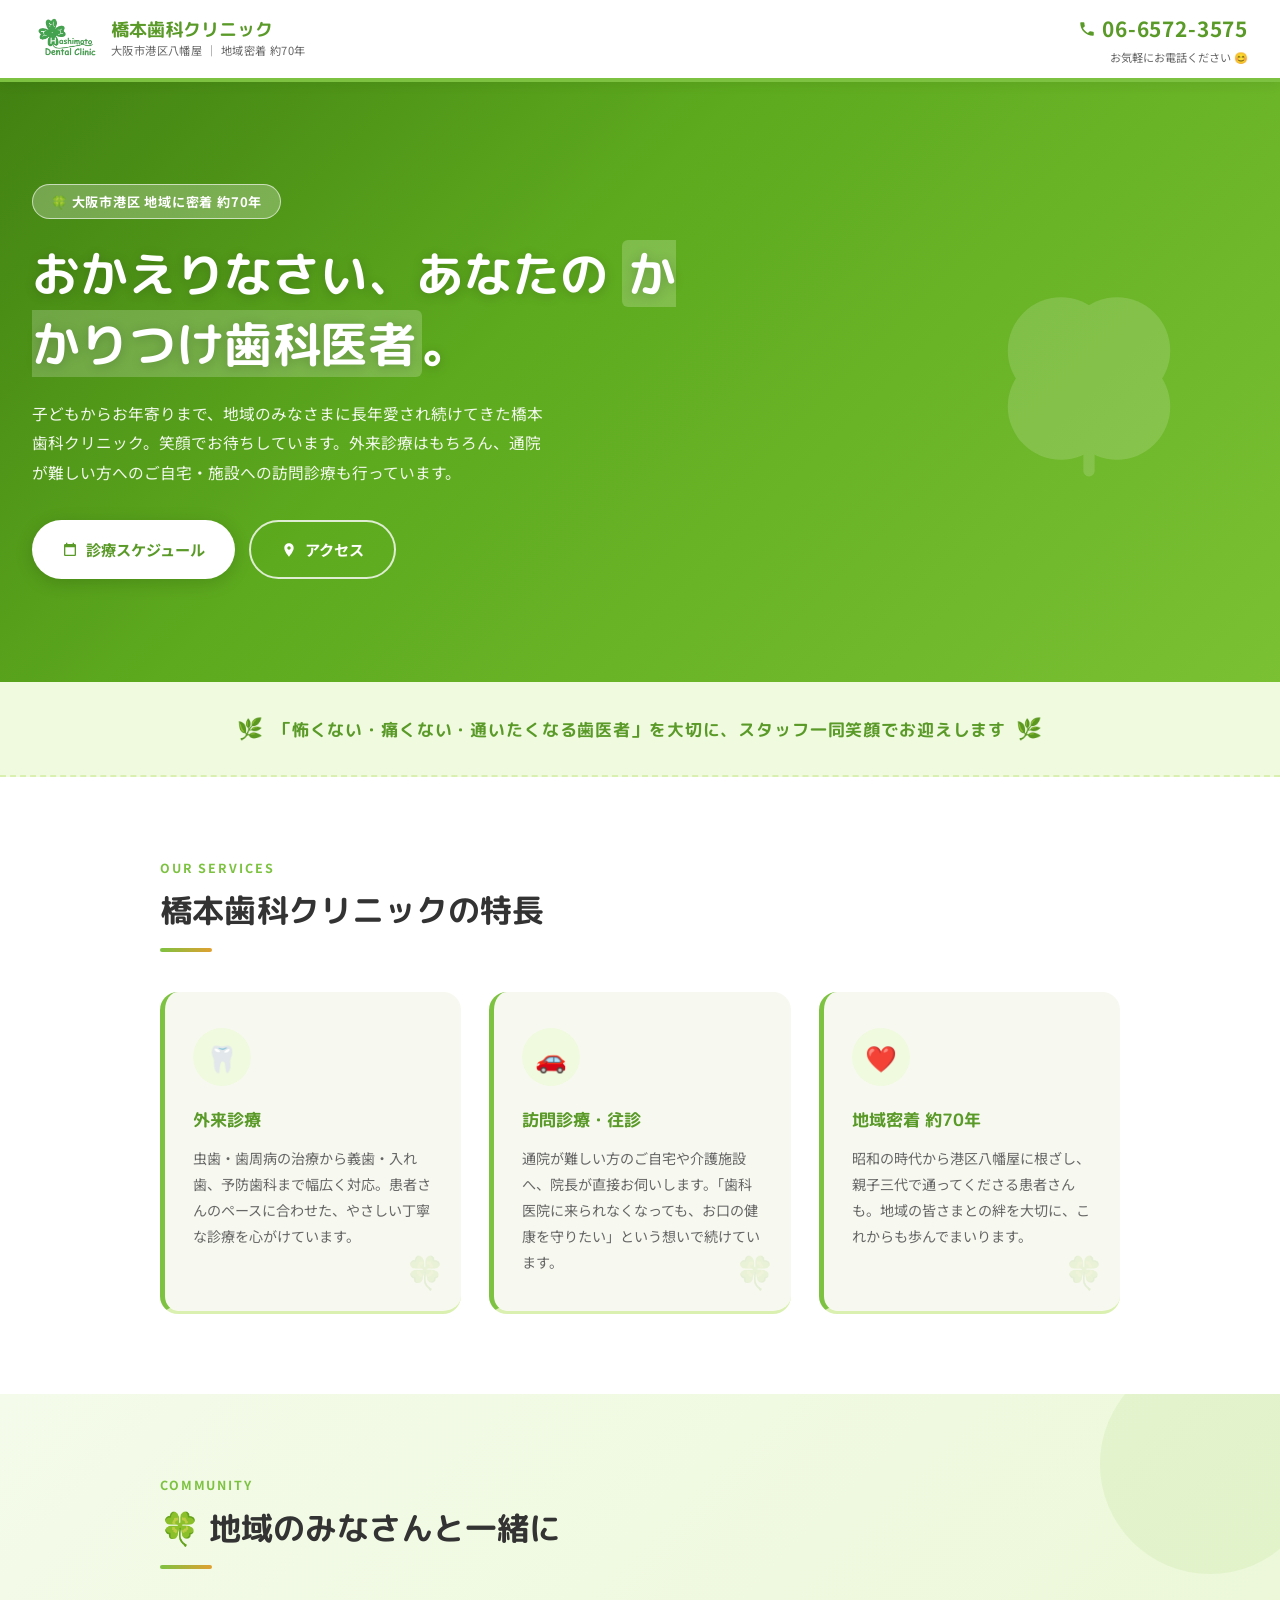
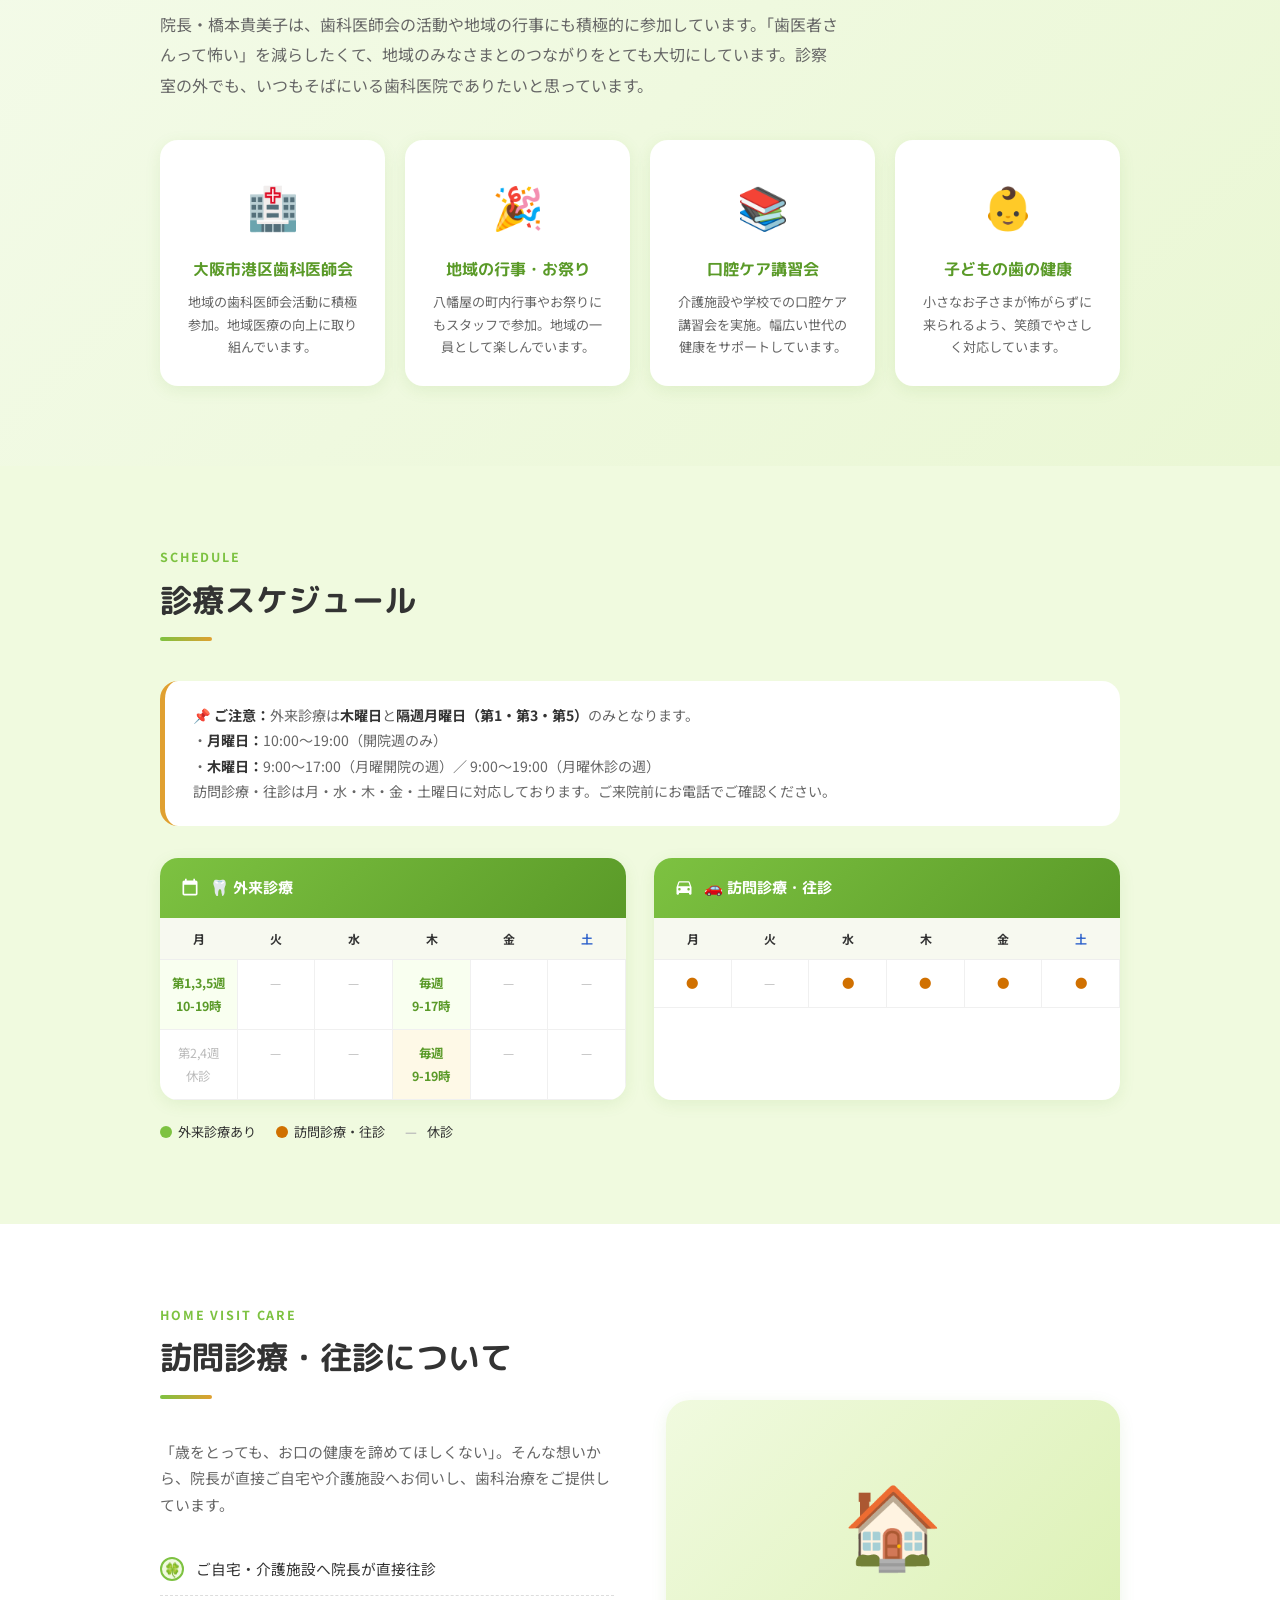
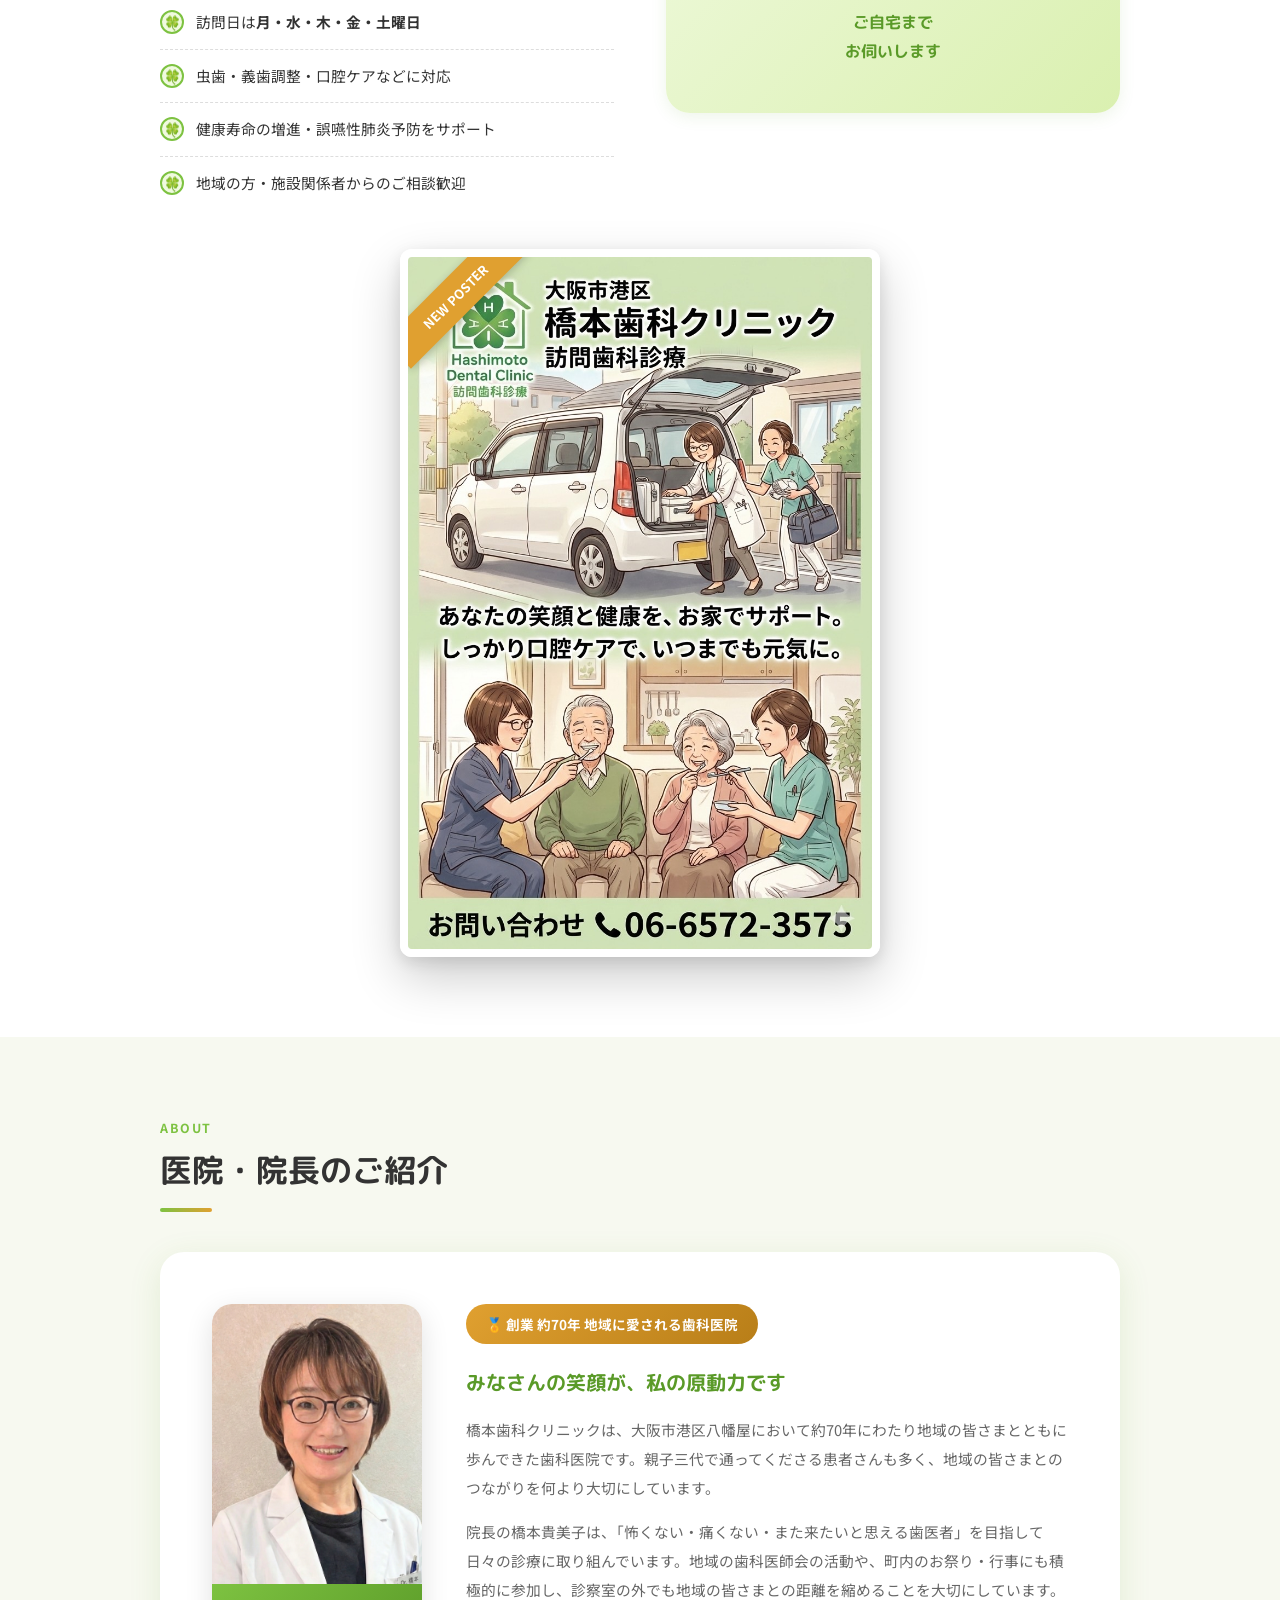
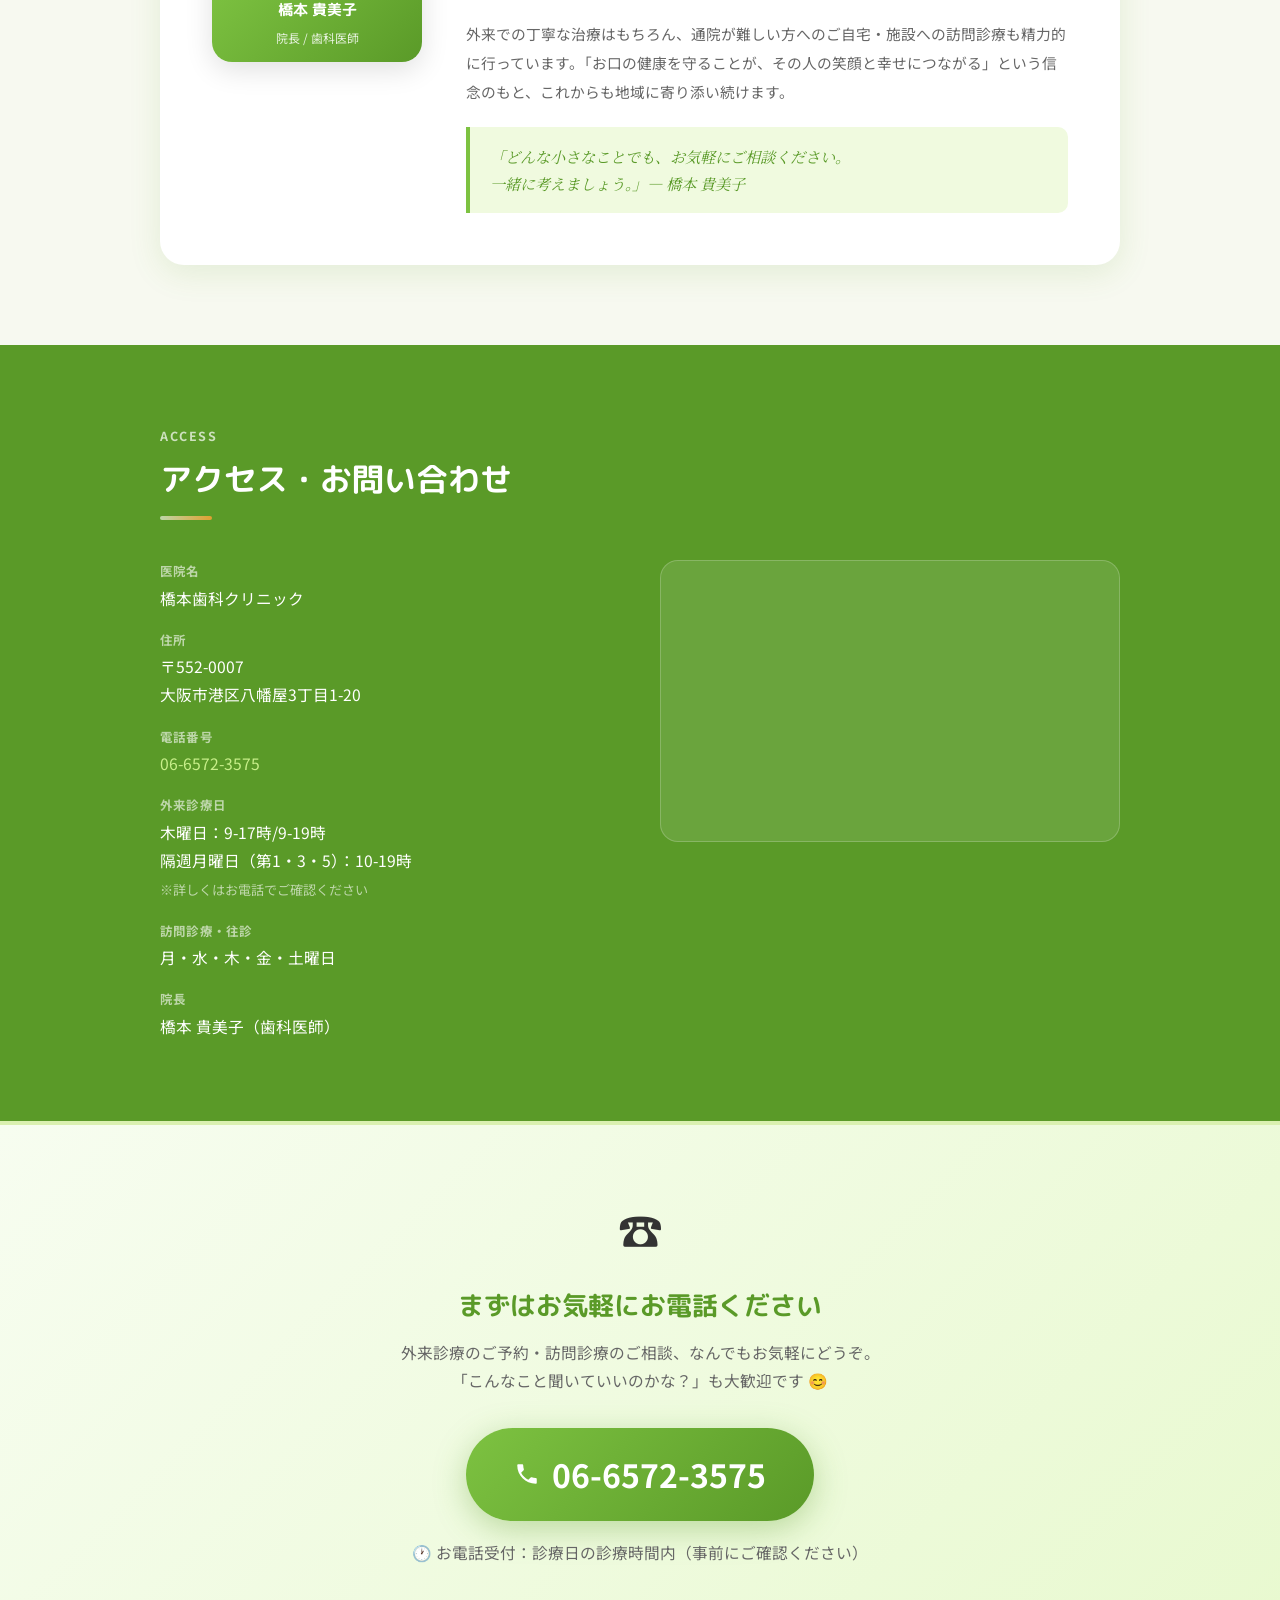
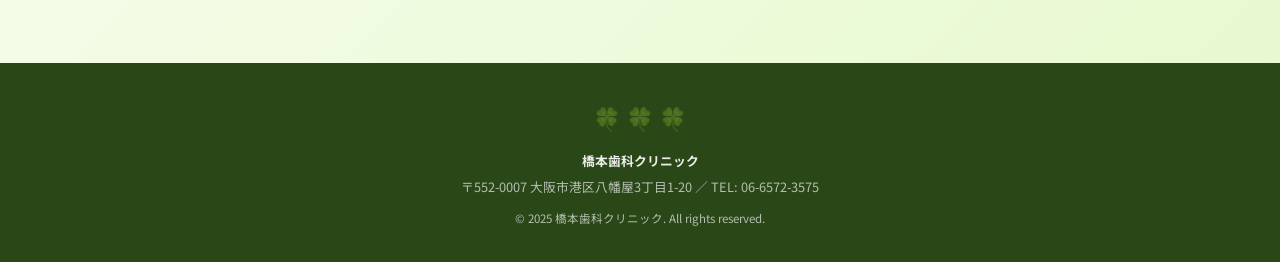
==== commit 82ef7c36: "Optimize mobile header and hero layout" ====
--- a/index.html
+++ b/index.html
@@ -113,6 +113,60 @@
             font-size: .70rem;
             color: var(--sub);
             display: block;
+        }
+
+        /* ===== Responsive Adjustments ===== */
+        @media (max-width: 480px) {
+            header {
+                padding: 10px 16px;
+                gap: 5px;
+            }
+
+            .logo-img {
+                height: 42px;
+            }
+
+            .logo-text h1 {
+                font-size: 1.05rem;
+                letter-spacing: -0.02em;
+            }
+
+            .logo-text p {
+                font-size: 0.65rem;
+            }
+
+            .header-tel a {
+                font-size: 1rem;
+            }
+
+            .header-tel span {
+                font-size: 0.6rem;
+            }
+
+            .hero {
+                padding: 80px 20px;
+                min-height: 520px;
+            }
+
+            .hero h2 {
+                font-size: 1.8rem;
+                line-height: 1.4;
+            }
+
+            .hero p {
+                font-size: 0.92rem;
+                line-height: 1.7;
+            }
+
+            .sp-br {
+                display: block;
+            }
+        }
+
+        @media (min-width: 481px) {
+            .sp-br {
+                display: none;
+            }
         }
 
         /* ===== HERO ===== */
@@ -1052,8 +1106,8 @@
         <div class="hero-bg"></div>
         <div class="hero-overlay"></div>
         <div class="hero-content">
-            <span class="hero-badge">🍀 大阪市港区 地域密着 約70年</span>
-            <h2>おかえりなさい、<br>あなたの<em>かかりつけ歯医者</em>。</h2>
+            <div class="hero-badge">🍀 大阪市港区 地域に密着 約70年</div>
+            <h2>おかえりなさい、<br class="sp-br">あなたの <em class="highlight">かかりつけ歯科医者</em>。</h2>
             <p>子どもからお年寄りまで、地域のみなさまに長年愛され続けてきた橋本歯科クリニック。笑顔でお待ちしています。外来診療はもちろん、通院が難しい方へのご自宅・施設への訪問診療も行っています。</p>
             <div class="hero-btns">
                 <a href="#schedule" class="btn btn-primary">
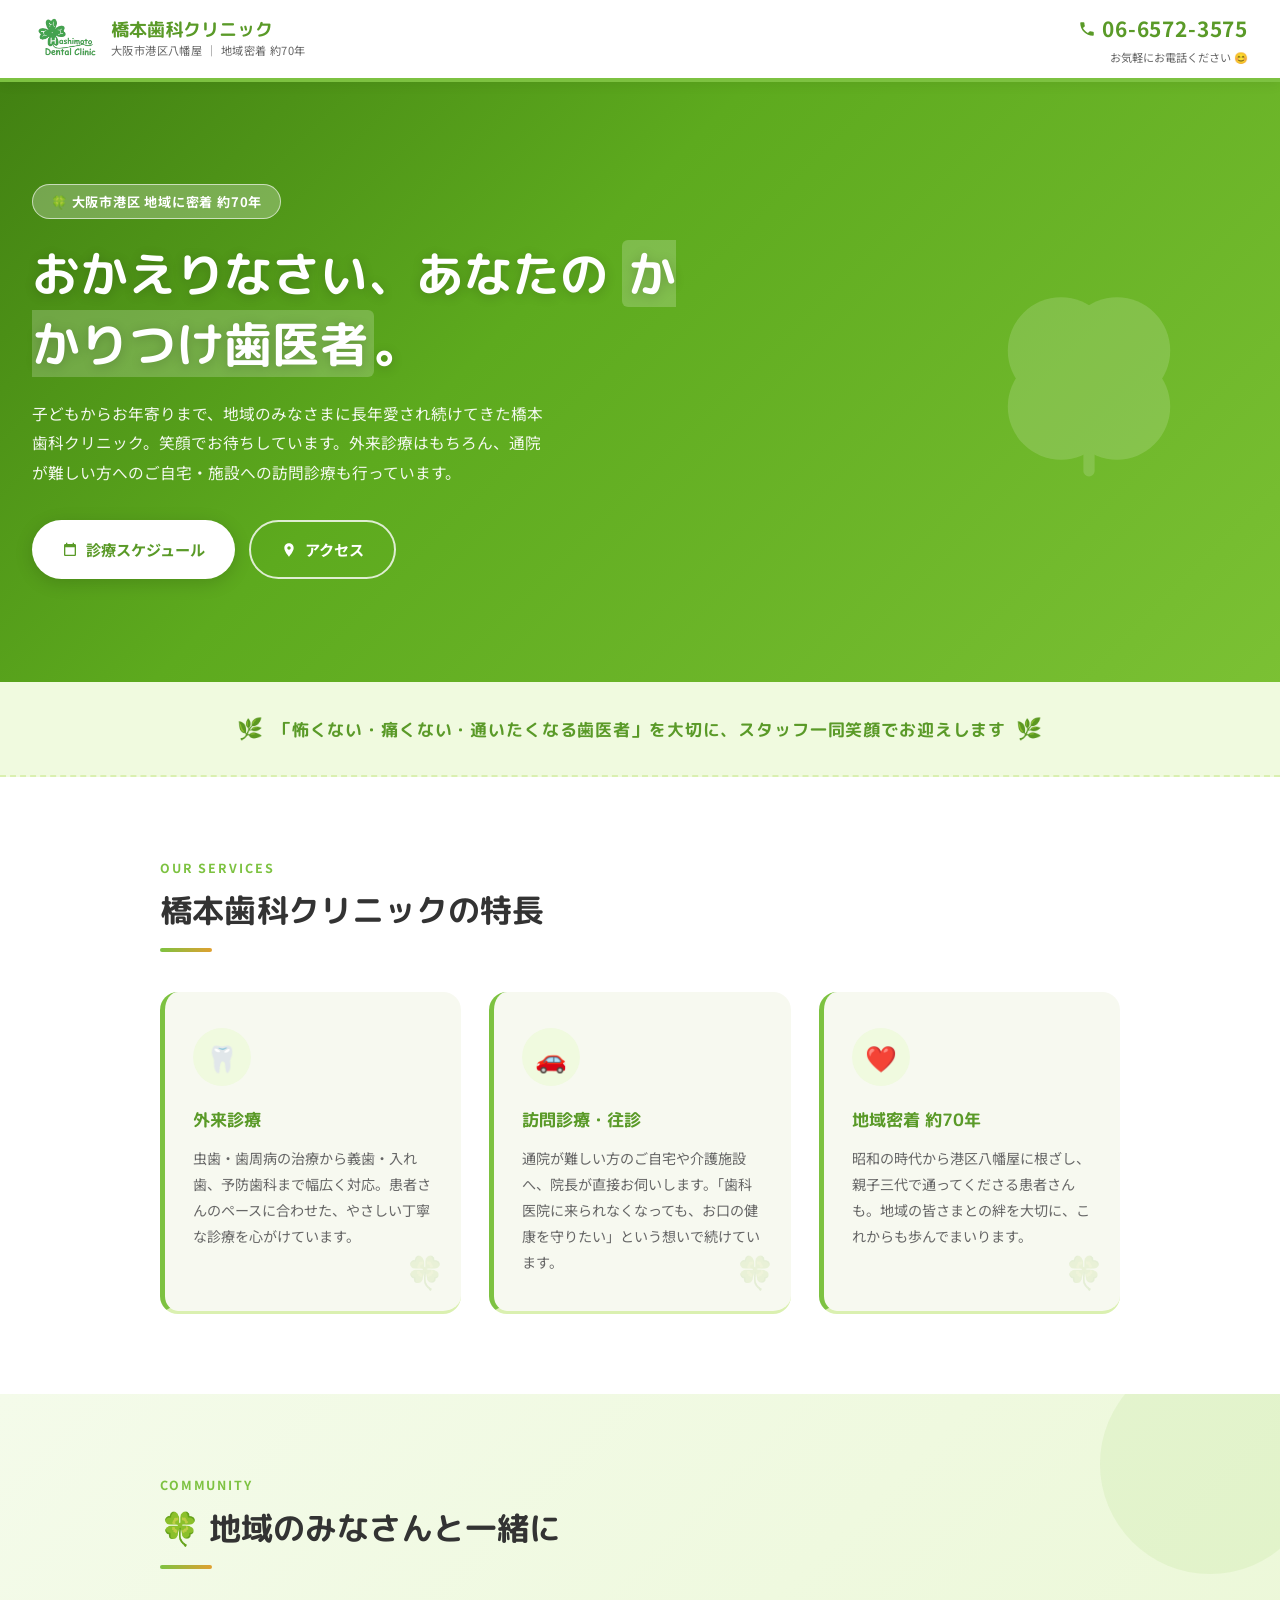
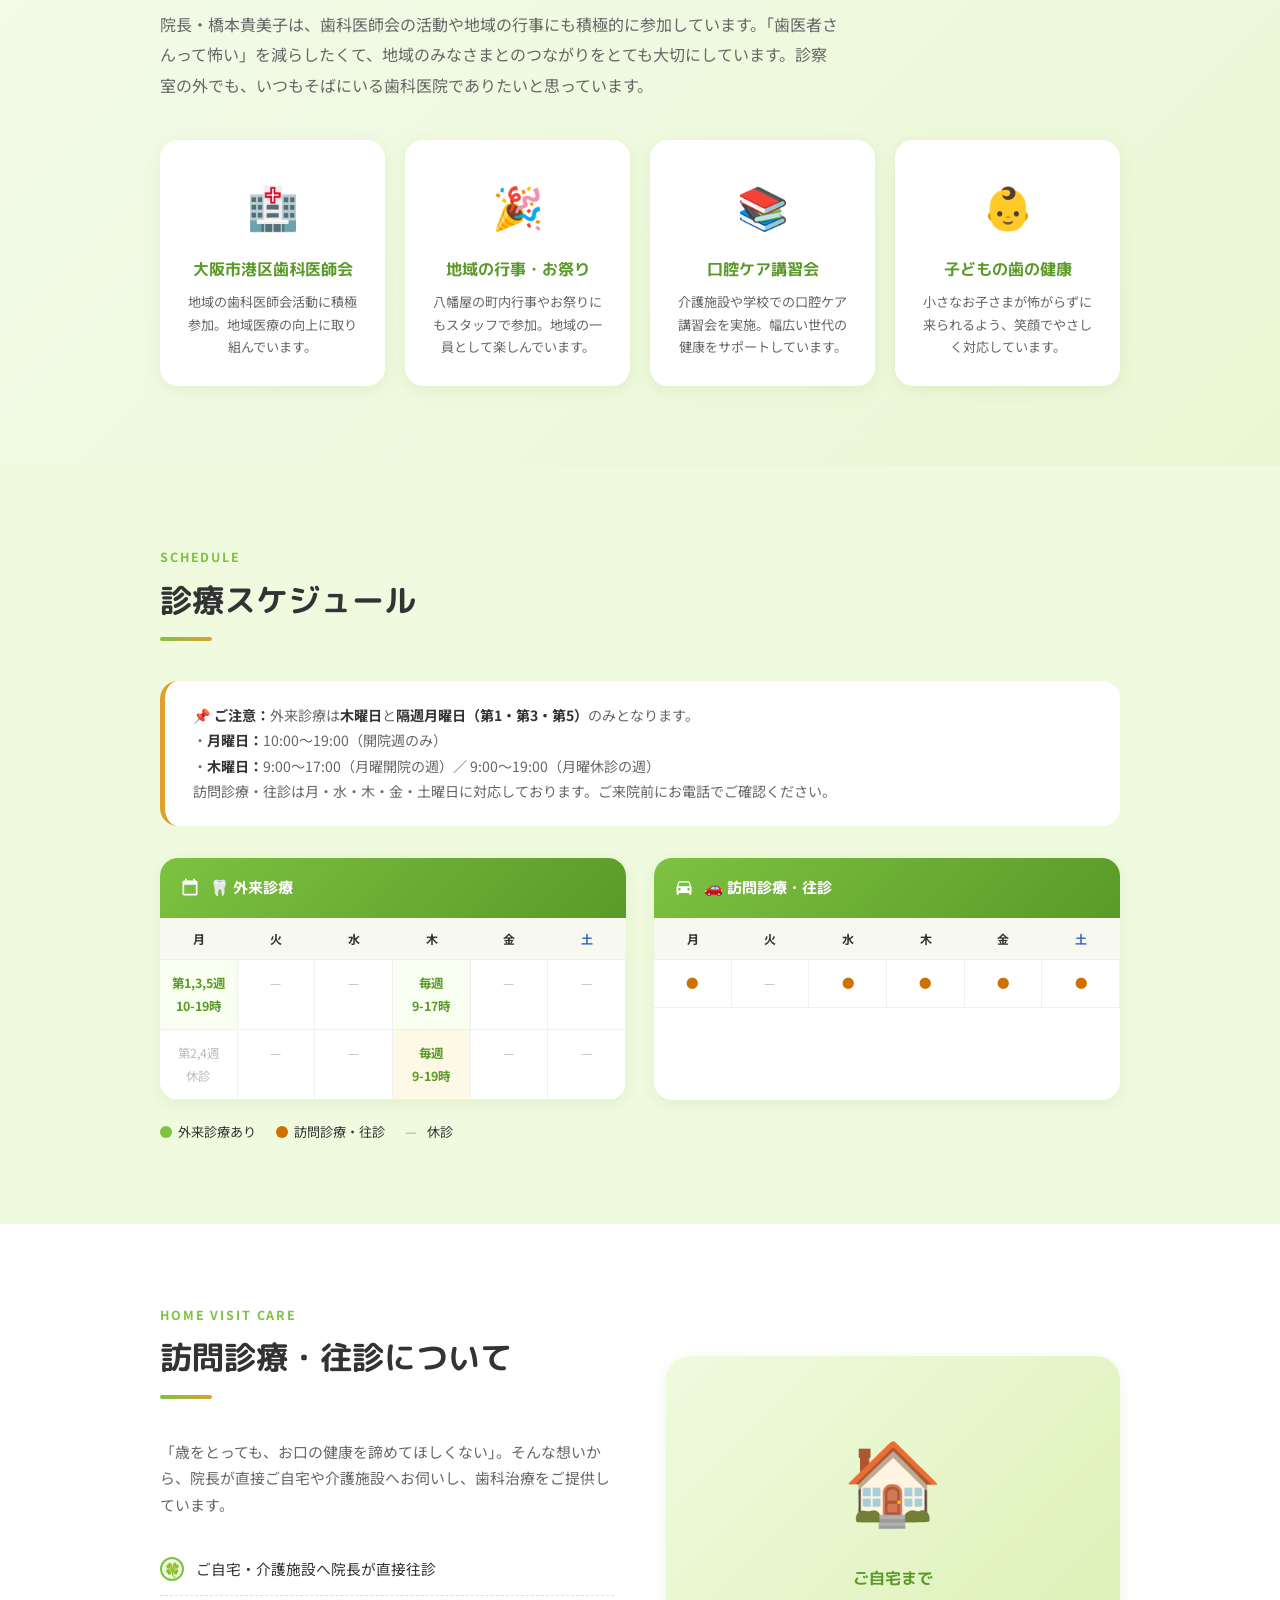
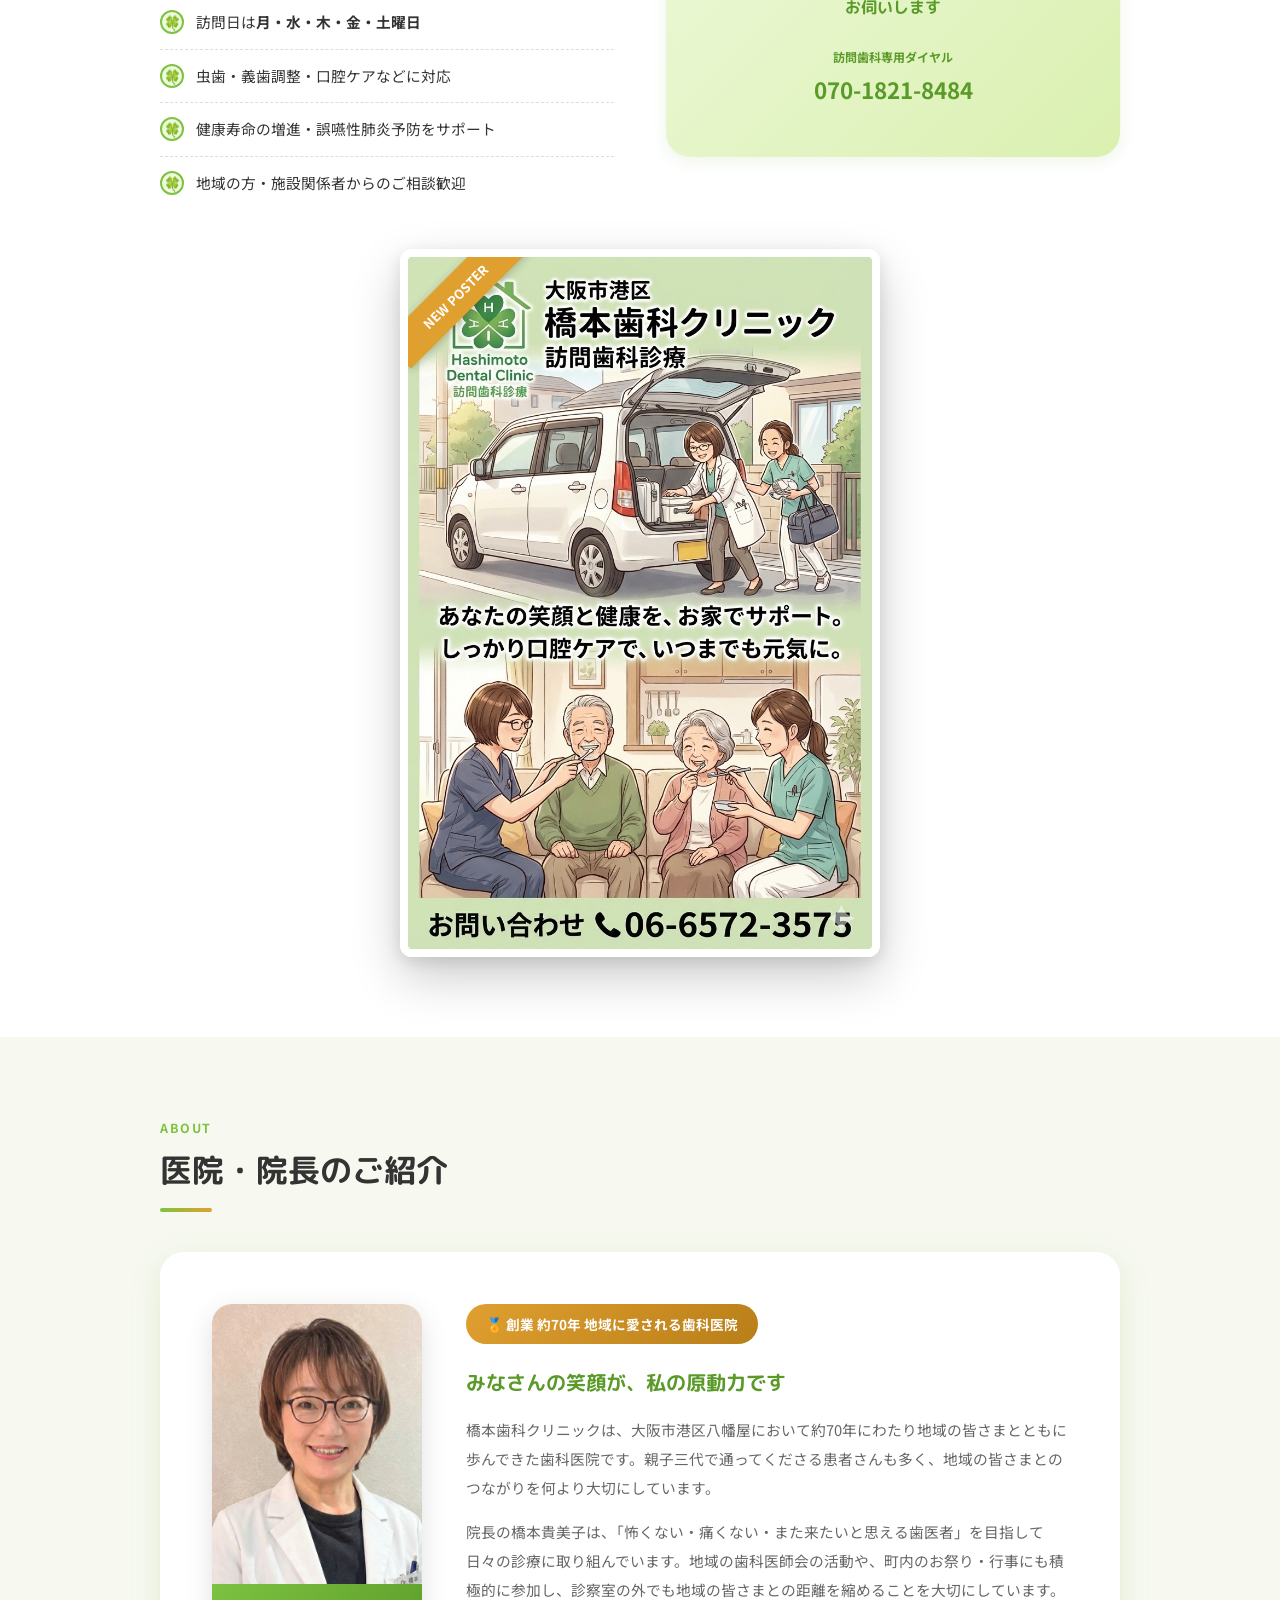
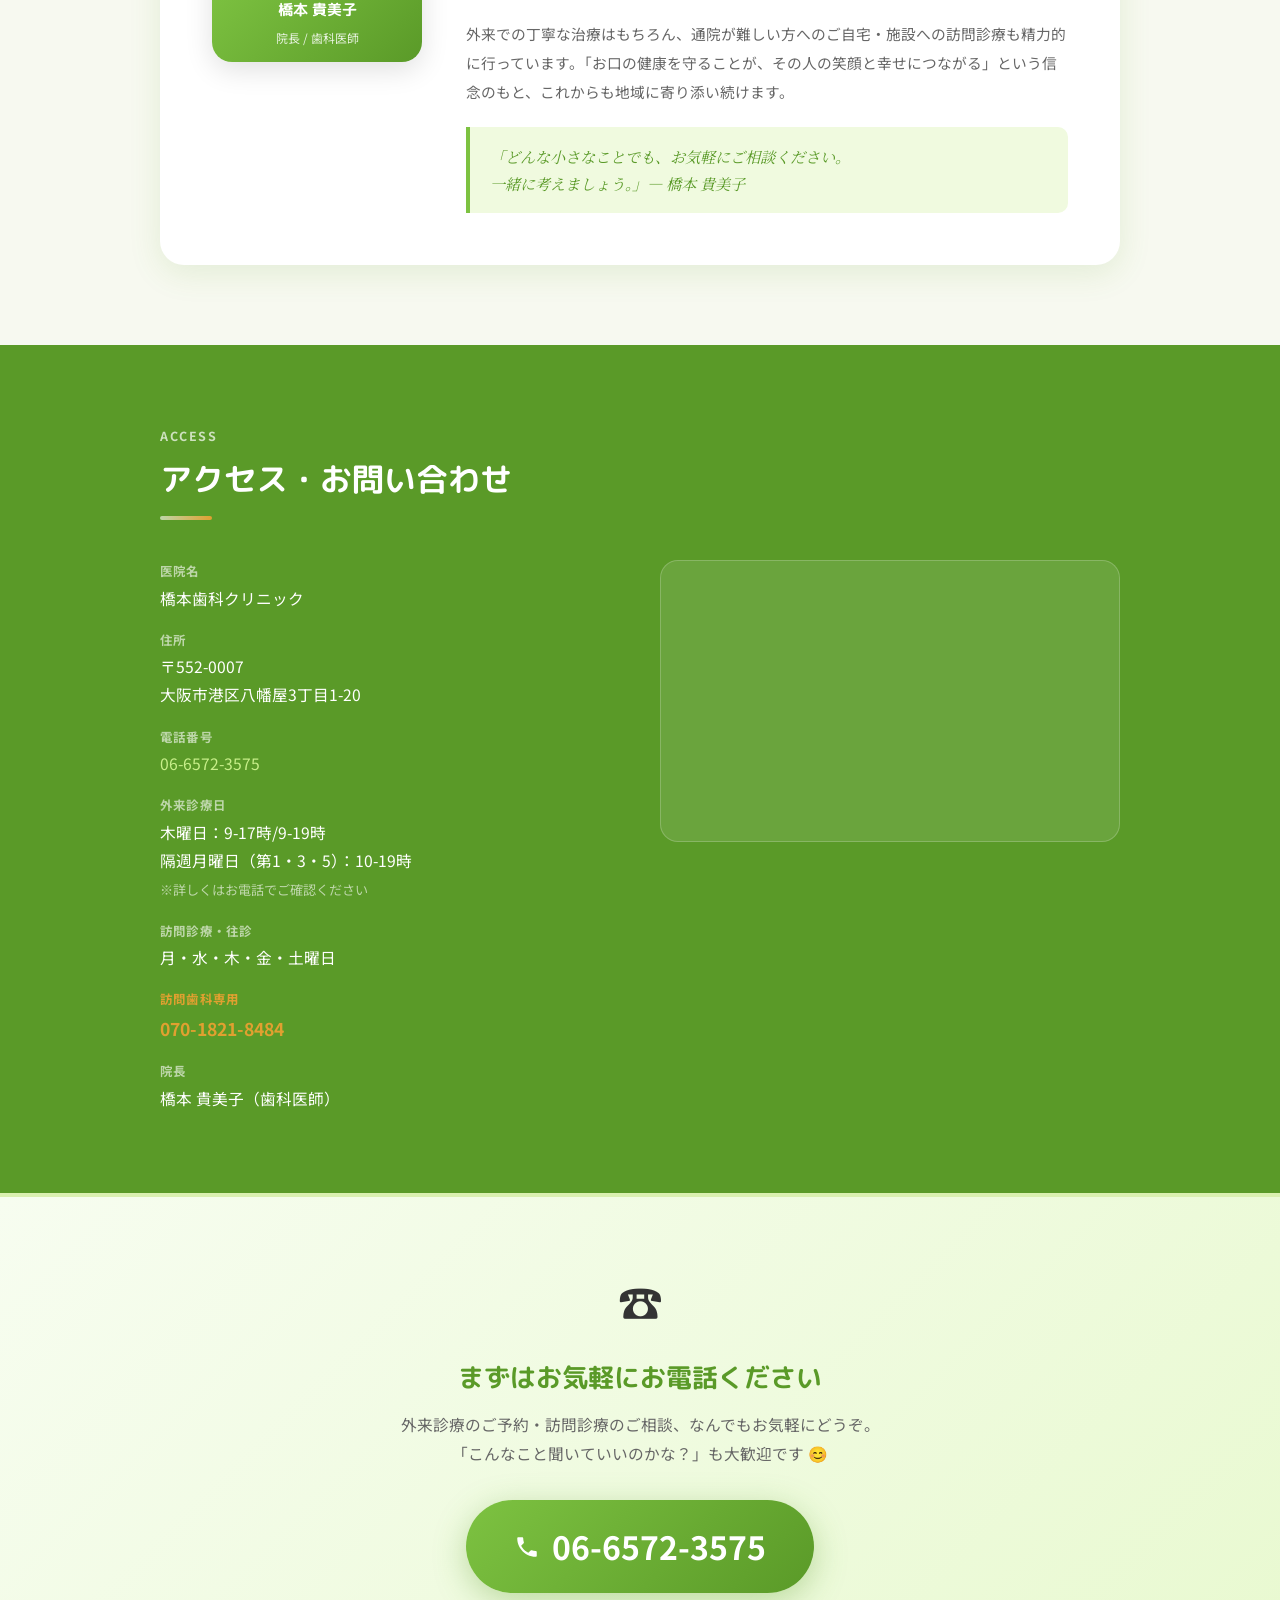
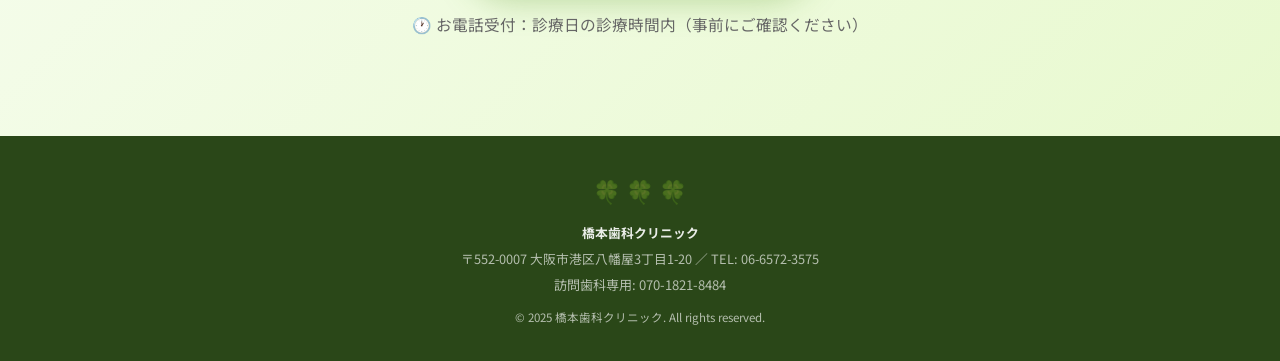
==== commit f8216c2f: "Refine hero title and add visiting care phone number" ====
--- a/index.html
+++ b/index.html
@@ -149,8 +149,10 @@
             }
 
             .hero h2 {
-                font-size: 1.8rem;
-                line-height: 1.4;
+                font-size: clamp(1.6rem, 8vw, 2rem);
+                line-height: 1.5;
+                word-break: keep-all;
+                overflow-wrap: break-word;
             }
 
             .hero p {
@@ -160,6 +162,8 @@
 
             .sp-br {
                 display: block;
+                height: 0;
+                margin: 0;
             }
         }
 
@@ -1107,7 +1111,7 @@
         <div class="hero-overlay"></div>
         <div class="hero-content">
             <div class="hero-badge">🍀 大阪市港区 地域に密着 約70年</div>
-            <h2>おかえりなさい、<br class="sp-br">あなたの <em class="highlight">かかりつけ歯科医者</em>。</h2>
+            <h2><span>おかえりなさい、</span><br class="sp-br"><span>あなたの <em class="highlight">かかりつけ歯医者</em>。</span></h2>
             <p>子どもからお年寄りまで、地域のみなさまに長年愛され続けてきた橋本歯科クリニック。笑顔でお待ちしています。外来診療はもちろん、通院が難しい方へのご自宅・施設への訪問診療も行っています。</p>
             <div class="hero-btns">
                 <a href="#schedule" class="btn btn-primary">
@@ -1328,6 +1332,11 @@
                 <div class="visit-visual">
                     <span class="v-emoji">🏠</span>
                     <p>ご自宅まで<br>お伺いします</p>
+                    <div style="margin-top: 20px;">
+                        <span style="font-size: 0.75rem; color: var(--green-d); font-weight: 700;">訪問歯科専用ダイヤル</span>
+                        <a href="tel:07018218484"
+                            style="display: block; font-size: 1.4rem; font-weight: 700; color: var(--green-d); text-decoration: none;">070-1821-8484</a>
+                    </div>
                 </div>
             </div>
 
@@ -1407,6 +1416,12 @@
                             <dd>月・水・木・金・土曜日</dd>
                         </div>
                         <div>
+                            <dt style="color: var(--gold);">訪問歯科専用</dt>
+                            <dd><a href="tel:07018218484"
+                                    style="color: var(--gold); font-weight: 700; font-size: 1.1rem;">070-1821-8484</a>
+                            </dd>
+                        </div>
+                        <div>
                             <dt>院長</dt>
                             <dd>橋本 貴美子（歯科医師）</dd>
                         </div>
@@ -1442,6 +1457,7 @@
         <span class="footer-clover">🍀 🍀 🍀</span>
         <p><strong>橋本歯科クリニック</strong></p>
         <p>〒552-0007 大阪市港区八幡屋3丁目1-20 ／ TEL: 06-6572-3575</p>
+        <p style="font-size: .82rem;">訪問歯科専用: 070-1821-8484</p>
         <p style="margin-top:8px; font-size:.72rem;">© 2025 橋本歯科クリニック. All rights reserved.</p>
     </footer>
 
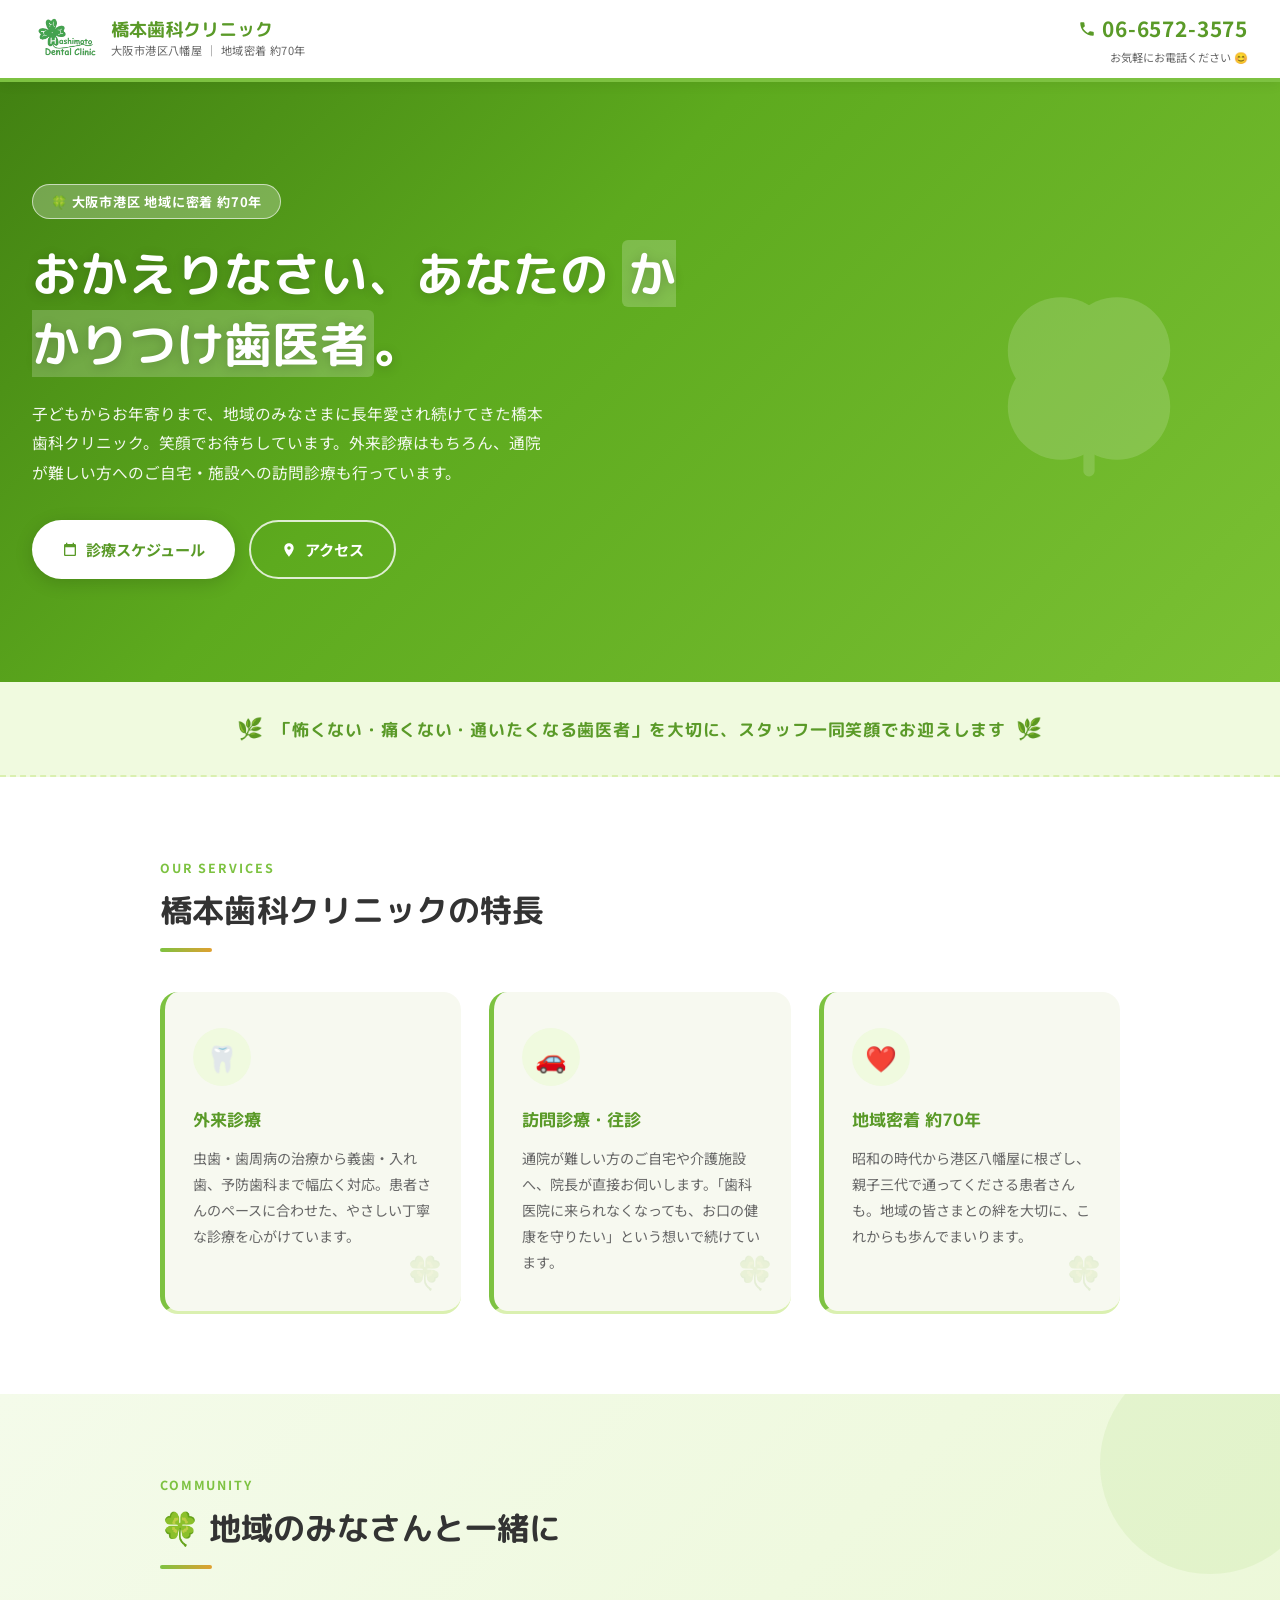
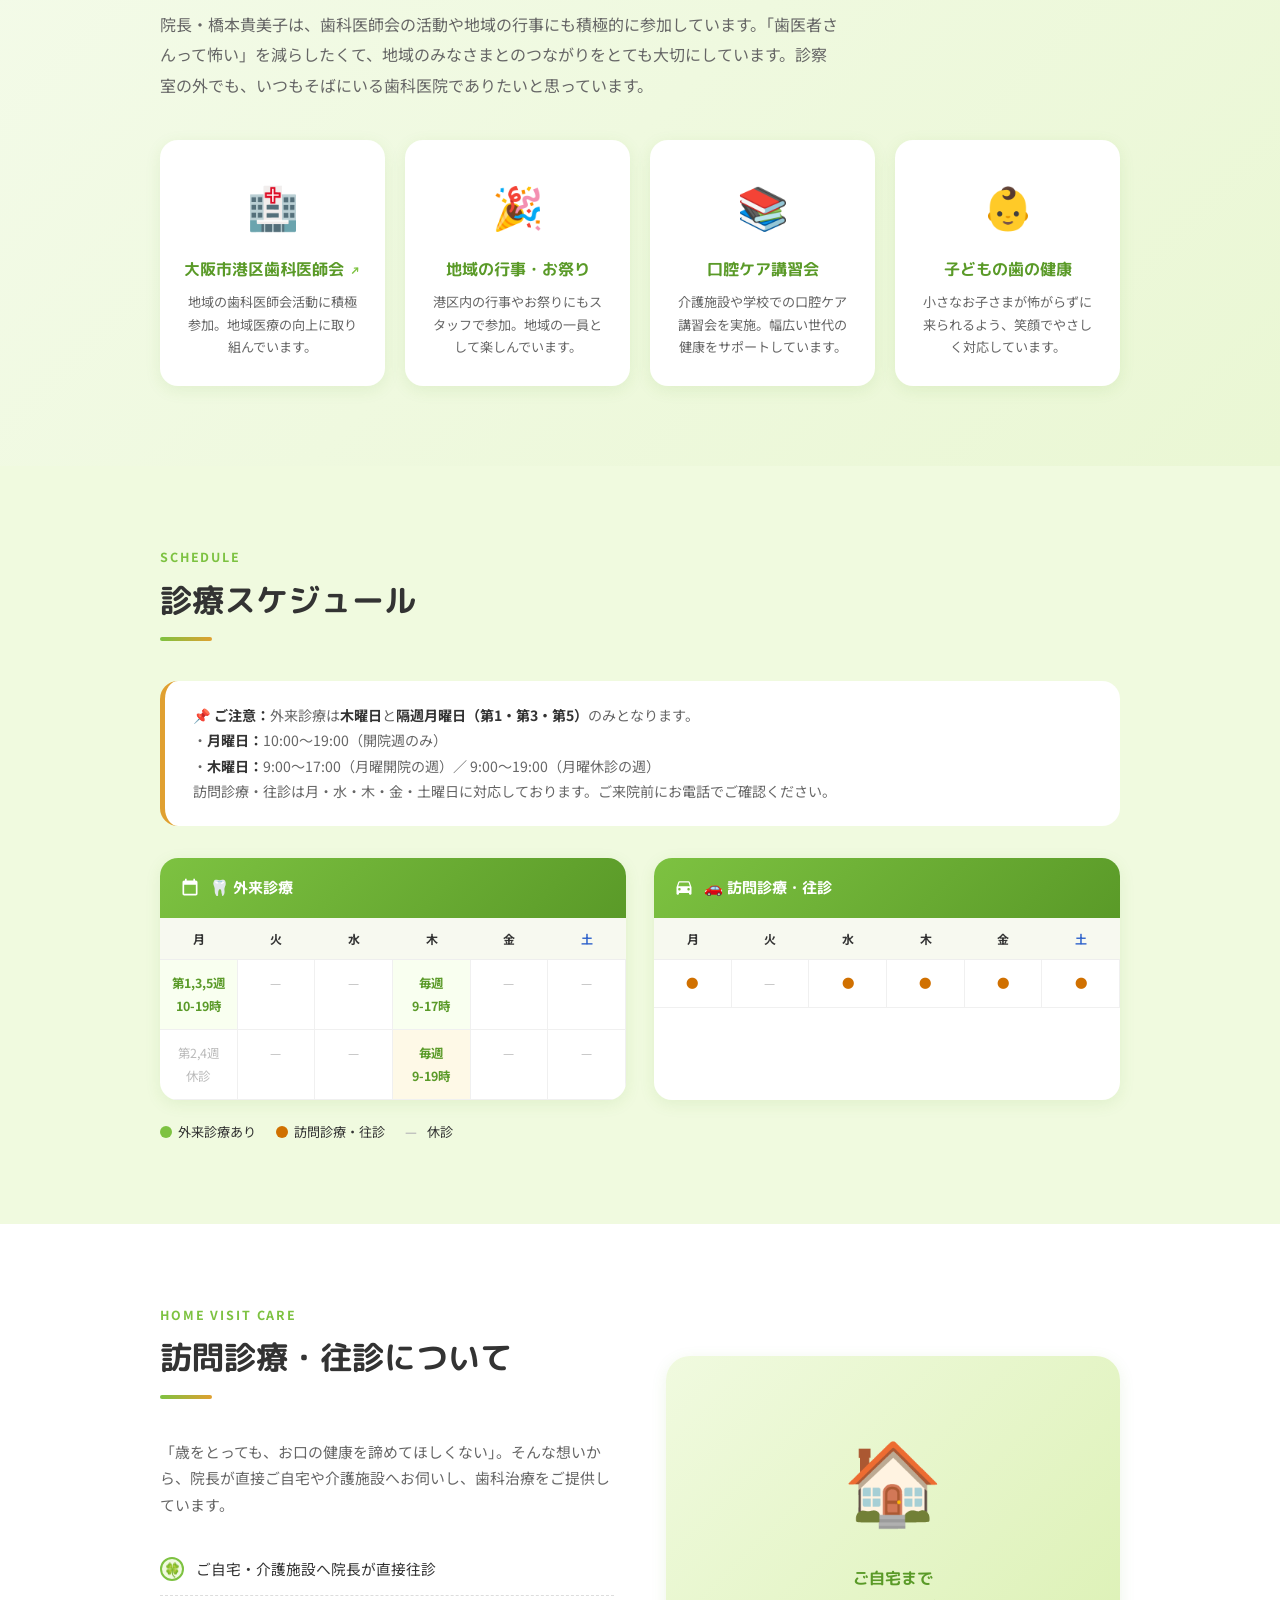
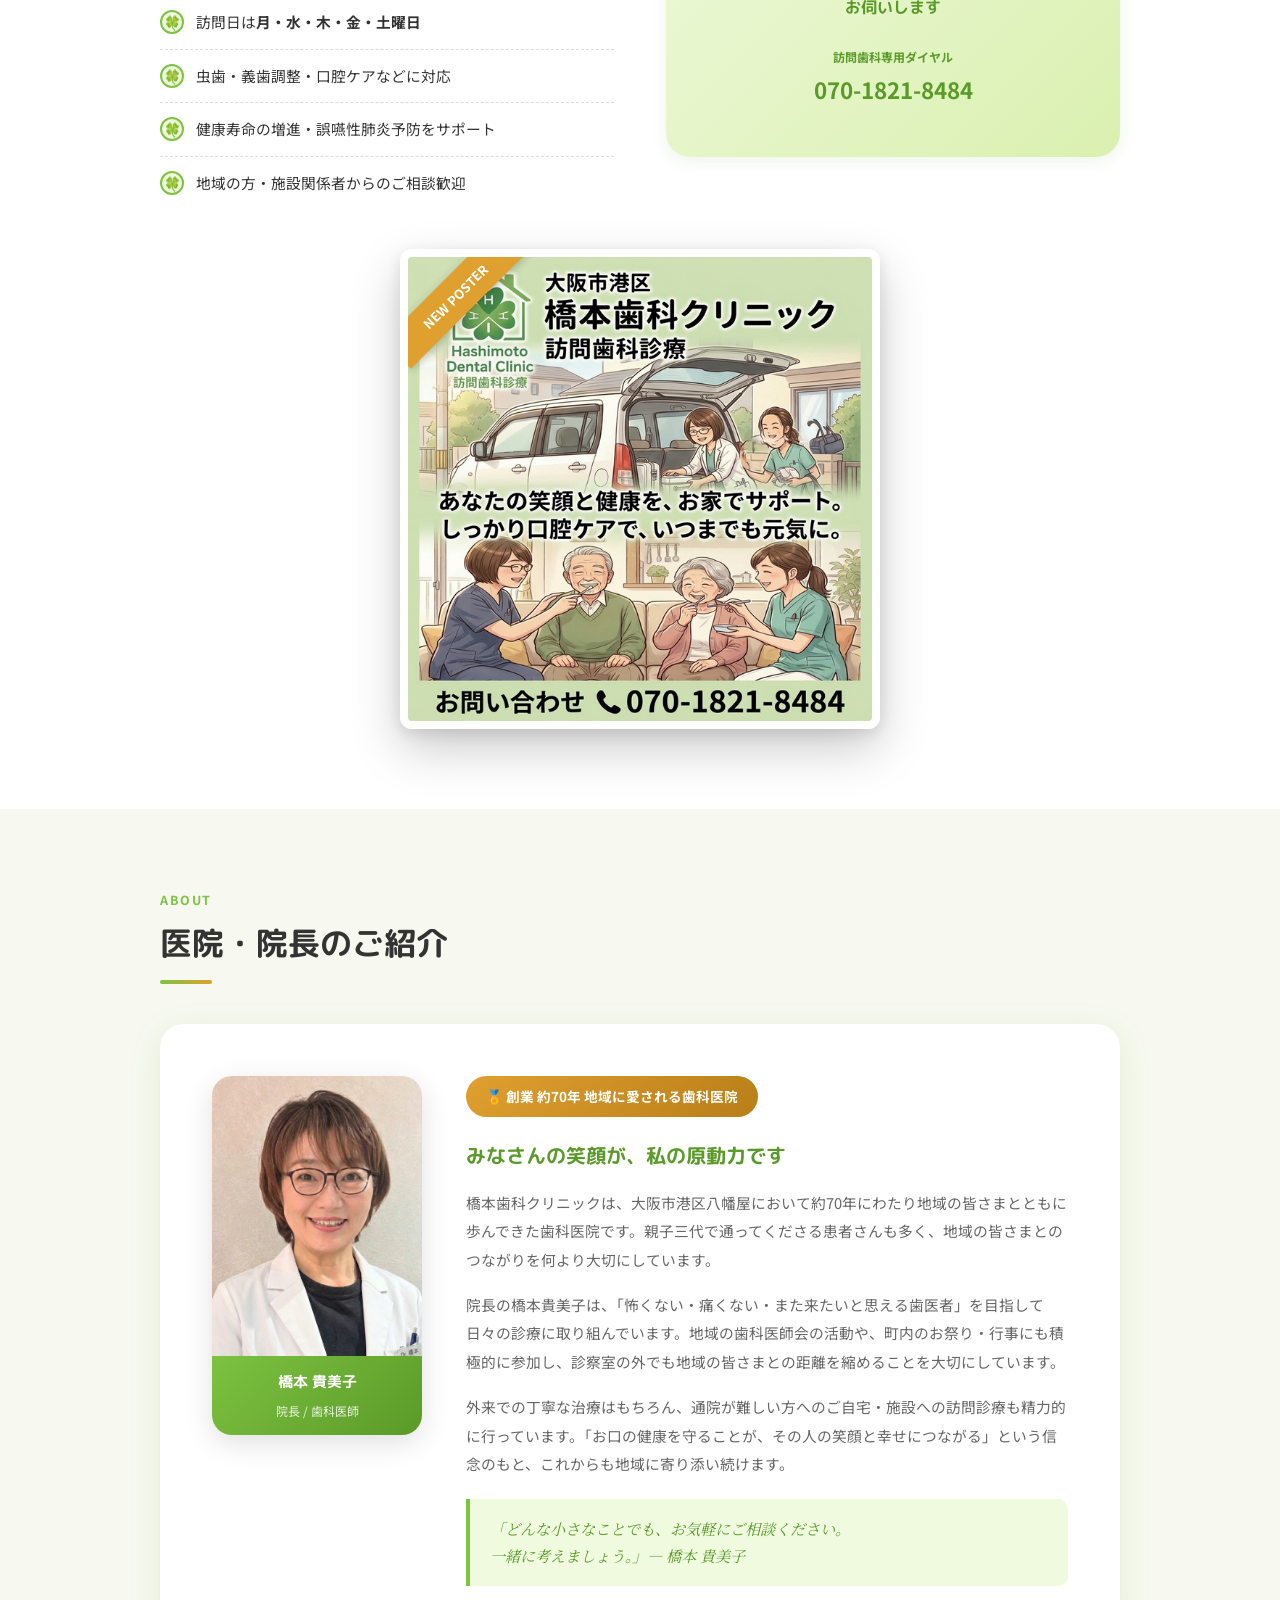
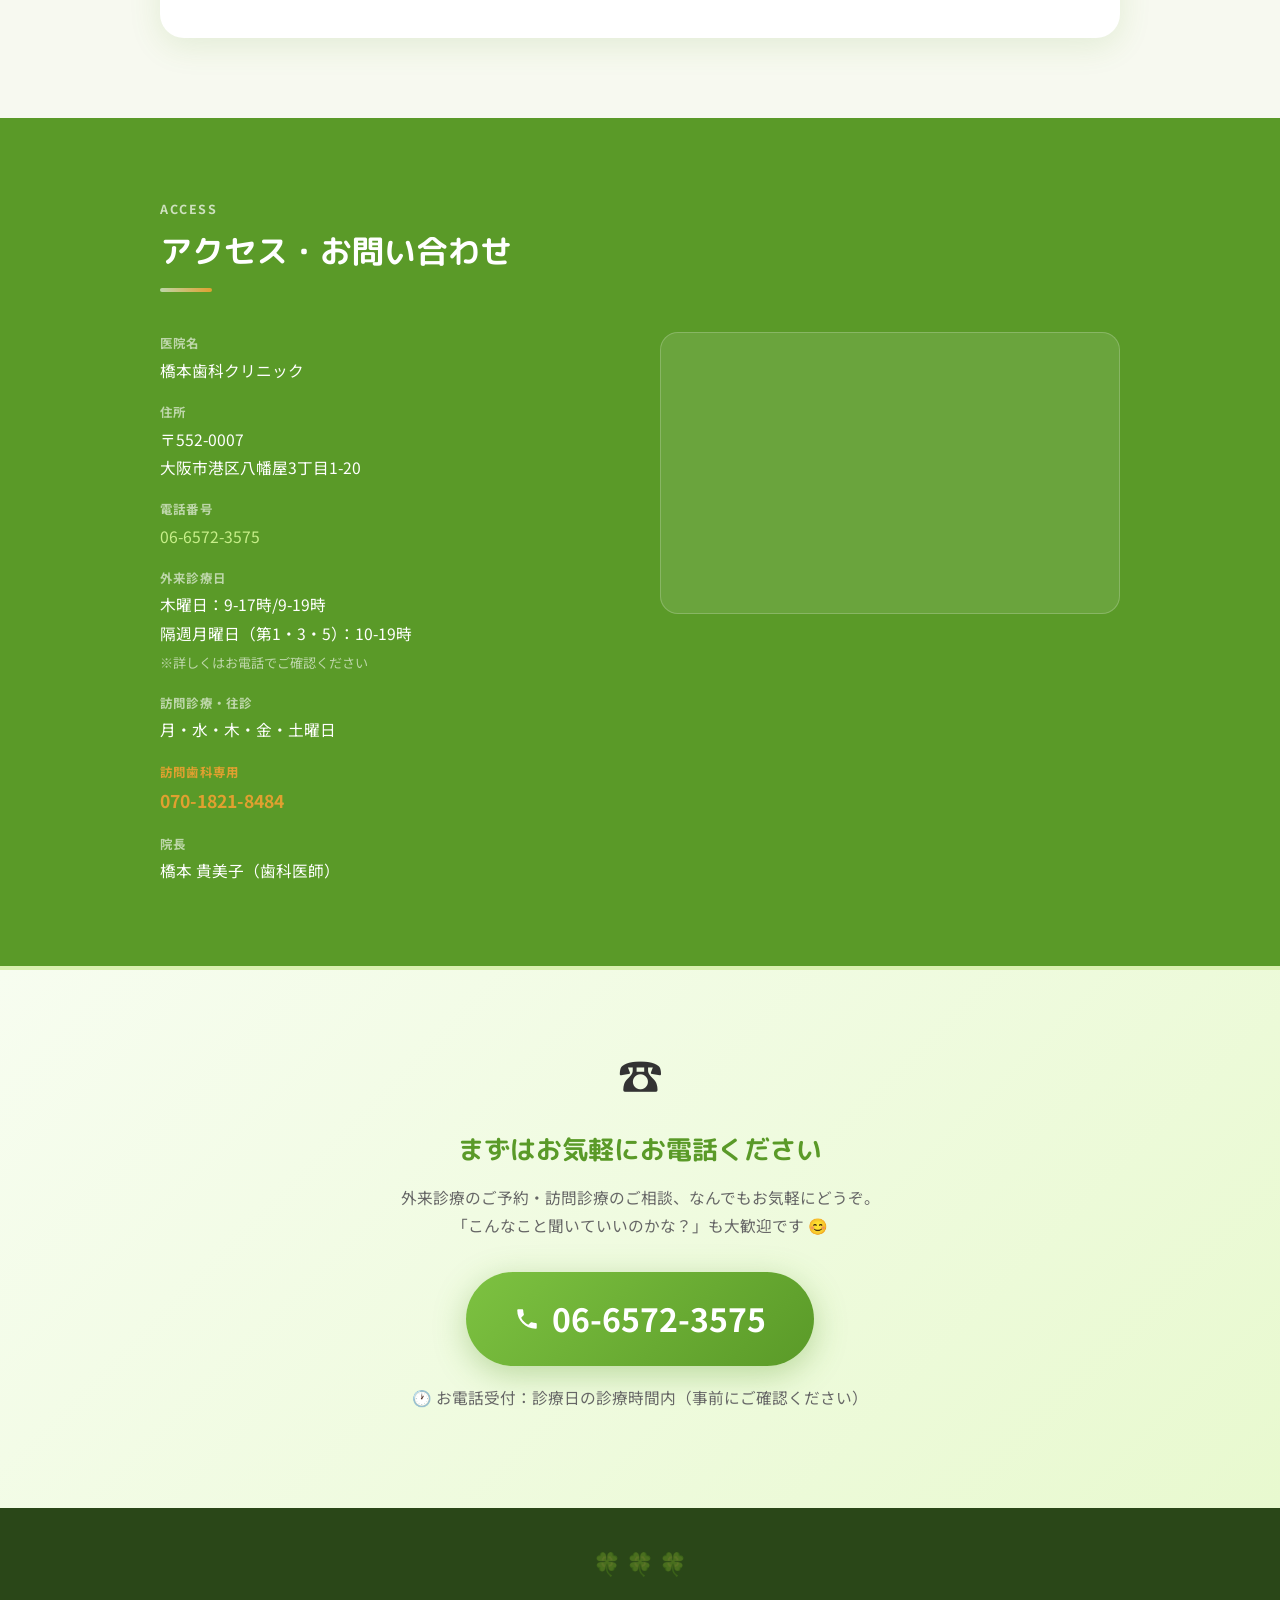
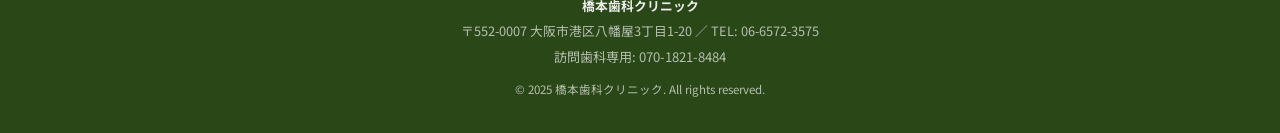
==== commit 938ef738: "①歯科医師会カードに公式サイトリンク追加 ②行事説明を港区内に変更" ====
--- a/index.html
+++ b/index.html
@@ -1183,15 +1183,15 @@
                 院長・橋本貴美子は、歯科医師会の活動や地域の行事にも積極的に参加しています。「歯医者さんって怖い」を減らしたくて、地域のみなさまとのつながりをとても大切にしています。診察室の外でも、いつもそばにいる歯科医院でありたいと思っています。
             </p>
             <div class="community-grid">
-                <div class="community-card">
+                <a href="https://www.omda.jp" target="_blank" rel="noopener noreferrer" class="community-card" style="text-decoration:none; color:inherit; display:block;">
                     <span class="c-icon">🏥</span>
-                    <h4>大阪市港区歯科医師会</h4>
+                    <h4>大阪市港区歯科医師会 <span style="font-size:0.75rem; color:var(--green);">↗</span></h4>
                     <p>地域の歯科医師会活動に積極参加。地域医療の向上に取り組んでいます。</p>
-                </div>
+                </a>
                 <div class="community-card">
                     <span class="c-icon">🎉</span>
                     <h4>地域の行事・お祭り</h4>
-                    <p>八幡屋の町内行事やお祭りにもスタッフで参加。地域の一員として楽しんでいます。</p>
+                    <p>港区内の行事やお祭りにもスタッフで参加。地域の一員として楽しんでいます。</p>
                 </div>
                 <div class="community-card">
                     <span class="c-icon">📚</span>
